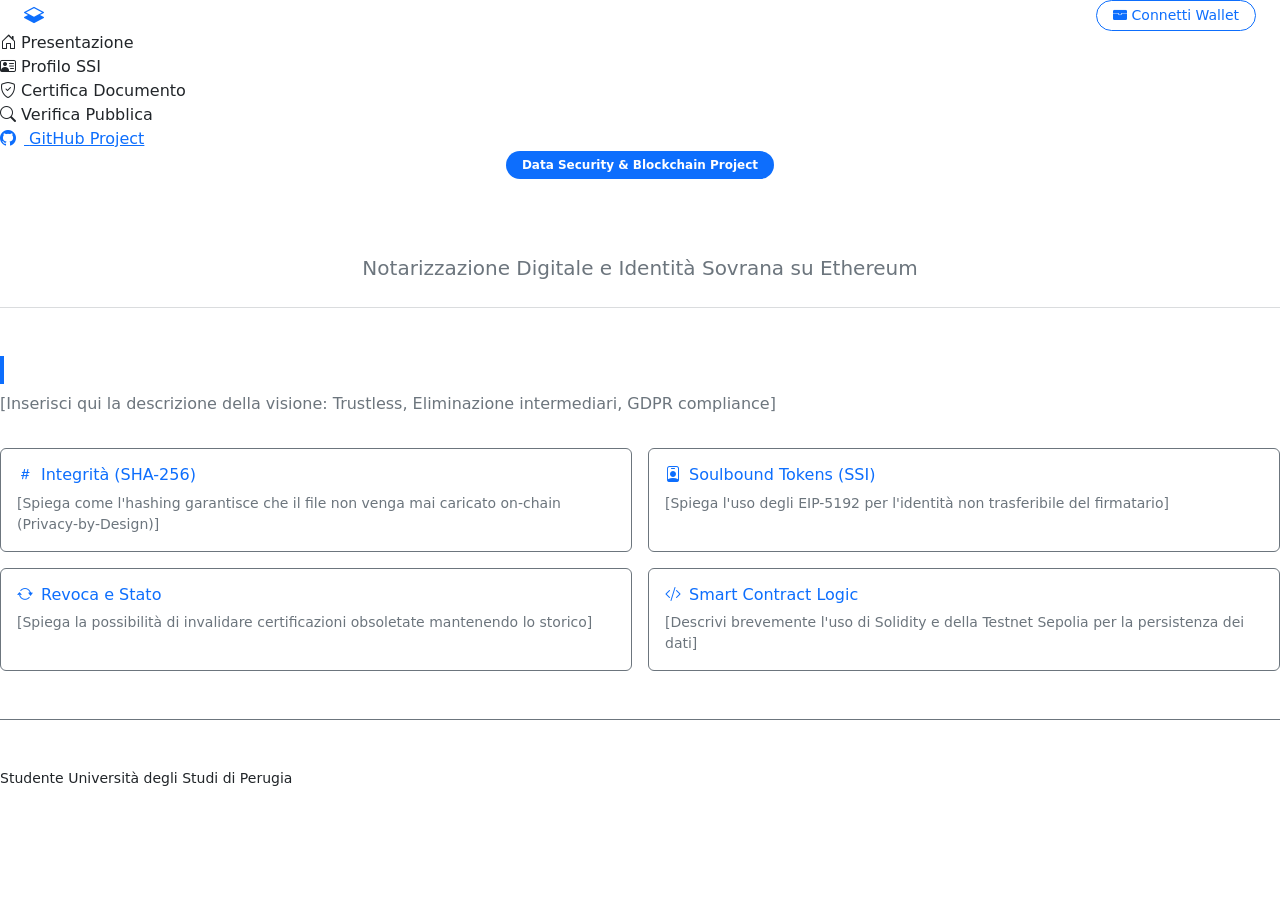
==== index.html @ 95ef3c48 "Finita Pagina Di Connessione Al Wallet (Login) E Javascript Relativo" ====
<!DOCTYPE html>
<html lang="it">
    <head>
        <meta charset="UTF-8">
        <meta name="viewport" content="width=device-width, initial-scale=1.0">
        <title>Progetto - Home</title>
        <!-- Bootstrap CSS -->
        <link href="https://cdn.jsdelivr.net/npm/bootstrap@5.3.0/dist/css/bootstrap.min.css" rel="stylesheet">
        <!-- Bootstrap Icons -->
        <link rel="stylesheet" href="https://cdn.jsdelivr.net/npm/bootstrap-icons@1.11.0/font/bootstrap-icons.css">
        <link rel="stylesheet" href="Style.css">
    </head>
    <body>

        <header class="app-header d-flex justify-content-between align-items-center px-4">
            <h5 class="mb-0 text-white">
                <i class="bi bi-layers-half me-2 text-primary"></i>VerifyData
            </h5>
            <!-- Pulsante Accesso a destra -->
            <a href="connessione.html" class="btn btn-outline-primary btn-sm rounded-pill px-3" id="connectWalletBtn">
                <i class="bi bi-wallet-fill"></i> Connetti Wallet
            </a>
        </header>

        <div class="main-container">
            <!-- Sidebar -->
            <aside class="sidebar">
                <nav class="nav-links">
                    <a href="index.html" class="nav-link active">
                        <i class="bi bi-house-door"></i> <span>Presentazione</span>
                    </a>
                    <a href="profilo.html" class="nav-link">
                        <i class="bi bi-person-vcard"></i> <span>Profilo SSI</span>
                    </a>
                    <a href="certifica.html" class="nav-link">
                        <i class="bi bi-shield-check"></i> <span>Certifica Documento</span>
                    </a>
                    <a href="verifica.html" class="nav-link">
                        <i class="bi bi-search"></i> <span>Verifica Pubblica</span>
                    </a>
                </nav>

                <div class="sidebar-footer">
                    <a href="https://github.com/CiccioLagXCVIII" target="_blank" class="github-link">
                        <i class="bi bi-github me-2"></i> <span>GitHub Project</span>
                    </a>
                </div>
            </aside>

            <!-- Contenuto Centrale -->
            <main class="content-area">
                <div class="custom-card">
                    <!-- Intestazione Progetto -->
                    <div class="mb-4 text-center">
                        <span class="badge bg-primary px-3 py-2 mb-2 rounded-pill">Data Security & Blockchain Project</span>
                        <h1 class="display-5 fw-bold text-white">VerifyData</h1>
                        <p class="lead text-secondary">Notarizzazione Digitale e Identità Sovrana su Ethereum</p>
                    </div>
                    
                    <hr class="border-secondary mb-5">

                    <!-- Sezione Vision e Pilastri -->
                    <div class="row g-3">
                        <!-- Visione -->
                        <div class="col-12">
                            <h4 class="text-white border-start border-primary border-4 ps-3">Visione del Progetto</h4>
                            <p class="text-secondary">
                                [Inserisci qui la descrizione della visione: Trustless, Eliminazione intermediari, GDPR compliance]
                            </p>
                        </div>

                        <!-- Pilastro 1: Hashing -->
                        <div class="col-md-6">
                            <div class="p-3 border border-secondary rounded h-100">
                                <h6 class="text-primary"><i class="bi bi-hash me-2"></i>Integrità (SHA-256)</h6>
                                <p class="small text-secondary mb-0">
                                    [Spiega come l'hashing garantisce che il file non venga mai caricato on-chain (Privacy-by-Design)]
                                </p>
                            </div>
                        </div>

                        <!-- Pilastro 2: SBT -->
                        <div class="col-md-6">
                            <div class="p-3 border border-secondary rounded h-100">
                                <h6 class="text-primary"><i class="bi bi-person-badge me-2"></i>Soulbound Tokens (SSI)</h6>
                                <p class="small text-secondary mb-0">
                                    [Spiega l'uso degli EIP-5192 per l'identità non trasferibile del firmatario]
                                </p>
                            </div>
                        </div>

                        <!-- Pilastro 3: Ciclo di Vita -->
                        <div class="col-md-6">
                            <div class="p-3 border border-secondary rounded h-100">
                                <h6 class="text-primary"><i class="bi bi-arrow-repeat me-2"></i>Revoca e Stato</h6>
                                <p class="small text-secondary mb-0">
                                    [Spiega la possibilità di invalidare certificazioni obsoletate mantenendo lo storico]
                                </p>
                            </div>
                        </div>

                        <!-- Pilastro 4: Smart Contract -->
                        <div class="col-md-6">
                            <div class="p-3 border border-secondary rounded h-100">
                                <h6 class="text-primary"><i class="bi bi-code-slash me-2"></i>Smart Contract Logic</h6>
                                <p class="small text-secondary mb-0">
                                    [Descrivi brevemente l'uso di Solidity e della Testnet Sepolia per la persistenza dei dati]
                                </p>
                            </div>
                        </div>
                    </div>

                    <!-- Footer Studente -->
                    <div class="mt-5 pt-4 border-top border-secondary d-flex justify-content-between align-items-center">
                        <div class="me-3">
                            <p class="mb-0 text-white fw-bold">Francesco Lo Verde</p>
                            <p class="small mb-0">Studente Università degli Studi di Perugia</p>
                        </div>
                        <div class="flex-shrink-0 logo-container">
                            <img src="Images/logoUnipg.svg" alt="Unipg Logo" class="unipg-logo">
                        </div>
                    </div>
                </div>
            </main>
        </div>
        <script src="js/main.js"></script>
    </body>
</html>
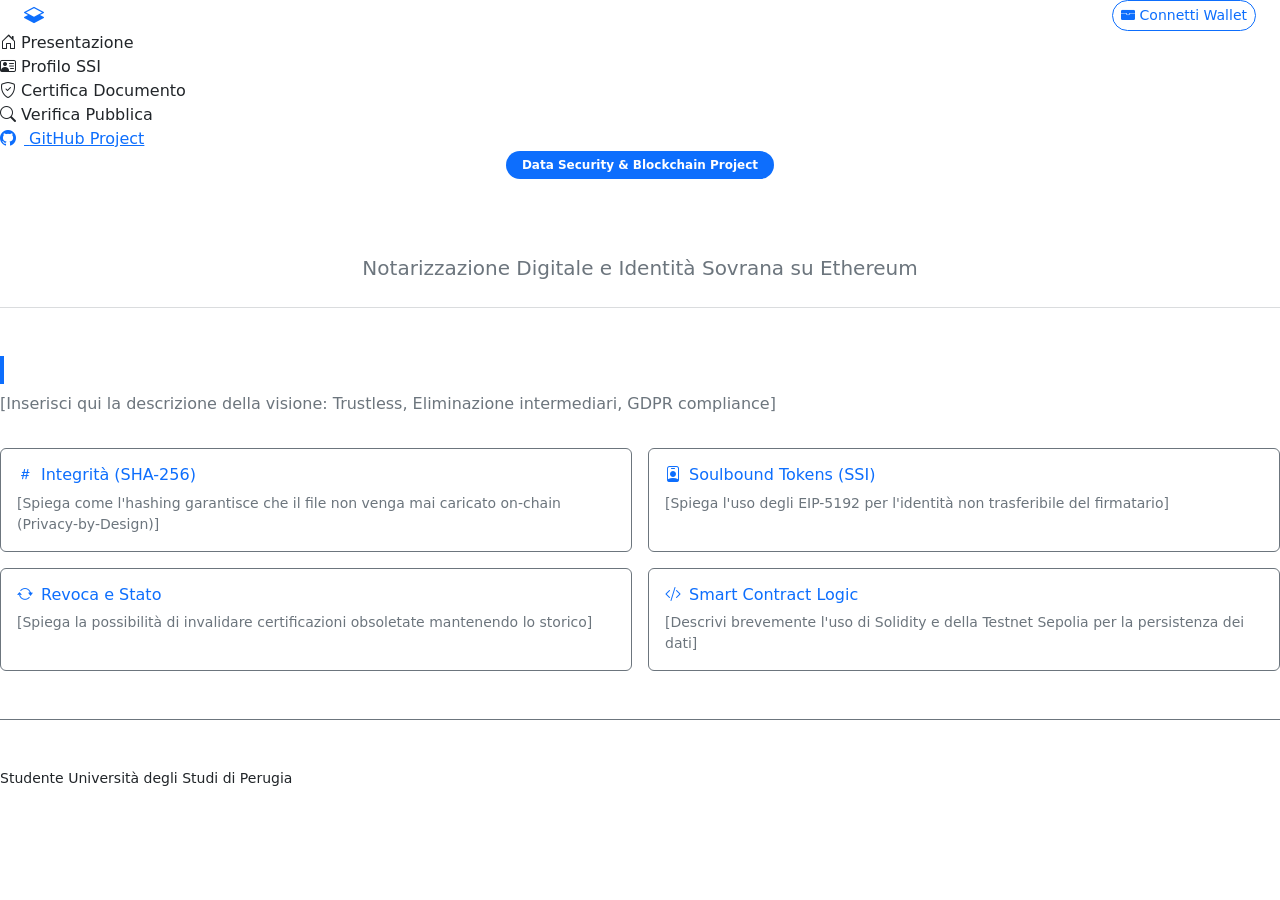
==== commit e2589d47: "Definita La Logica Della Pagina Profilo, Logica Di Visualizzazione Delle Pagine, Logica Di Logout" ====
--- a/index.html
+++ b/index.html
@@ -17,9 +17,11 @@
                 <i class="bi bi-layers-half me-2 text-primary"></i>VerifyData
             </h5>
             <!-- Pulsante Accesso a destra -->
-            <a href="connessione.html" class="btn btn-outline-primary btn-sm rounded-pill px-3" id="connectWalletBtn">
-                <i class="bi bi-wallet-fill"></i> Connetti Wallet
-            </a>
+            <div id="headerActions" class="d-flex align-items-center gap-2">
+                <a href="connessione.html" class="btn btn-outline-primary btn-sm rounded-pill" id="connectWalletBtn">
+                    <i class="bi bi-wallet-fill"></i> Connetti Wallet
+                </a>
+            </div>
         </header>
 
         <div class="main-container">
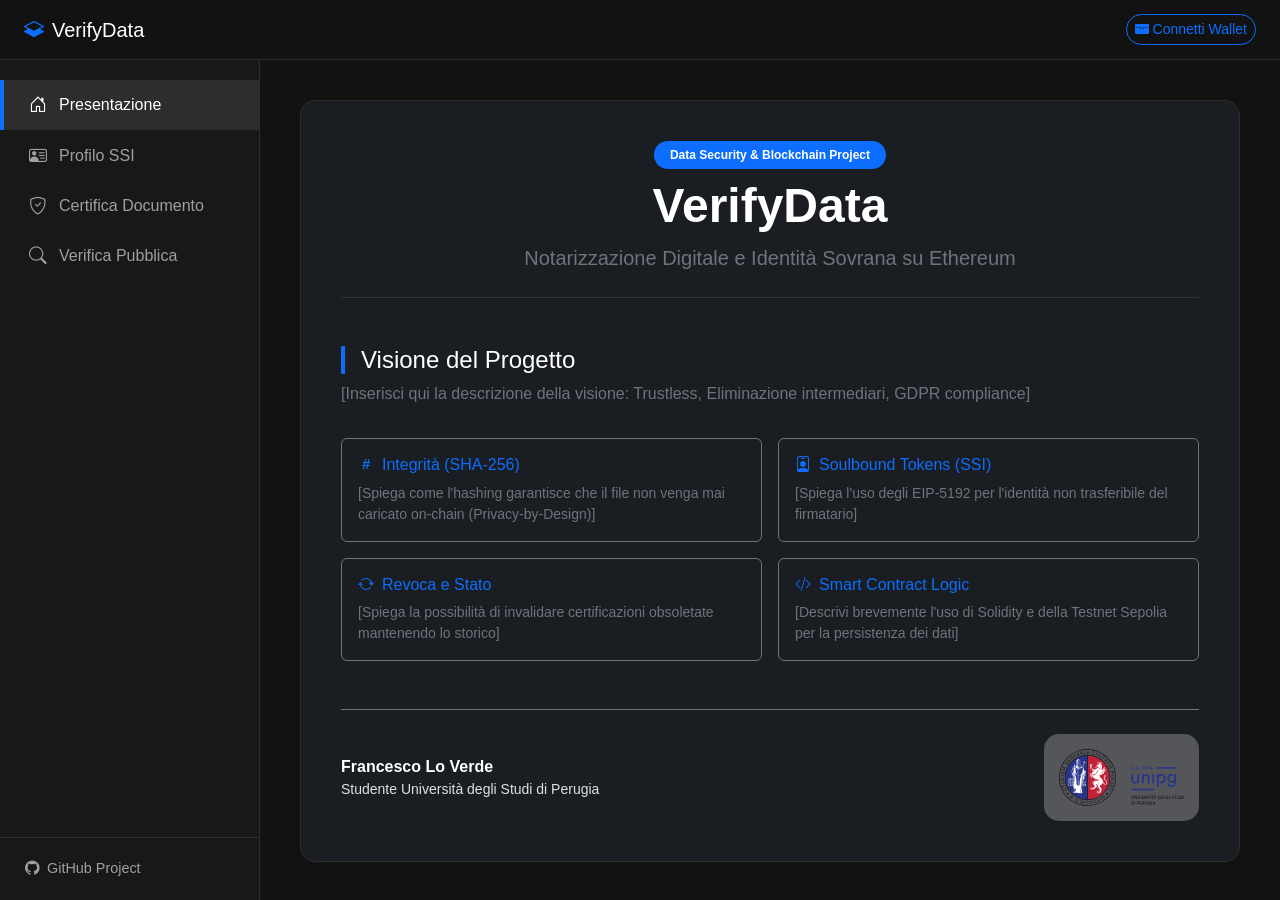
==== commit cb2f36fe: "Sistemata Struttura Cartelle E Sincronizzati File Con Remix IDE Tramite Remixd" ====
--- a/index.html
+++ b/index.html
@@ -8,7 +8,7 @@
         <link href="https://cdn.jsdelivr.net/npm/bootstrap@5.3.0/dist/css/bootstrap.min.css" rel="stylesheet">
         <!-- Bootstrap Icons -->
         <link rel="stylesheet" href="https://cdn.jsdelivr.net/npm/bootstrap-icons@1.11.0/font/bootstrap-icons.css">
-        <link rel="stylesheet" href="Style.css">
+        <link rel="stylesheet" href="css/style.css">
     </head>
     <body>
 
--- a/css/style.css
+++ b/css/style.css
@@ -0,0 +1,282 @@
+/* ==================== Variabili Globali ==================== */
+:root {
+    /* Colori di Sfondo */
+    --bg-dark: #121212;
+    --sidebar-bg: #181818;
+    --card-bg: #1a1d21;
+    --input-bg: #252525;
+    --upload-bg: #1a1a1a;
+    --hover-bg: #252525;
+    --active-bg: #2d2d2d;
+    --black-bg: #000000;
+
+    /* Colori Accento e Stati */
+    --accent-color: #0d6efd;
+    --success-color: #198754;
+    --danger-color: #dc3545;
+    
+    /* Bordi */
+    --border-color: #2d2d2d;
+    --border-light: #444444;
+    --border-soft: #333333;
+    
+    /* Testi */
+    --text-main: #e0e0e0;
+    --text-muted: #a0a0a0;
+    --text-secondary: #adb5bd;
+    --text-icon: #6c757d;
+    --white: #ffffff;
+    
+    /* Trasparenze */
+    --logo-bg-overlay: rgba(255, 255, 255, 0.25);
+}
+
+/* ==================== Stile Base ==================== */
+body {
+    background-color: var(--bg-dark);
+    color: var(--text-main);
+    font-family: 'Segoe UI', Roboto, Helvetica, Arial, sans-serif;
+    margin: 0;
+    height: 100vh;
+    display: flex;
+    flex-direction: column;
+    overflow: hidden; 
+}
+
+/* ==================== Sidebar ==================== */
+.sidebar {
+    width: 260px;
+    background-color: var(--sidebar-bg);
+    border-right: 1px solid var(--border-color);
+    display: flex;
+    flex-direction: column;
+    justify-content: space-between;
+    flex-shrink: 0;
+}
+
+.nav-links {
+    display: flex;
+    flex-direction: column;
+    padding-top: 20px;
+}
+
+.sidebar .nav-link {
+    color: var(--text-muted);
+    padding: 12px 25px;
+    text-decoration: none;
+    transition: all 0.2s ease;
+    border-left: 4px solid transparent;
+    display: flex;
+    align-items: center;
+}
+
+.sidebar .nav-link i {
+    margin-right: 12px;
+    font-size: 1.1rem;
+}
+
+.sidebar .nav-link:hover {
+    color: var(--white);
+    background-color: var(--hover-bg);
+}
+
+.sidebar .nav-link.active {
+    color: var(--white);
+    background-color: var(--active-bg);
+    border-left-color: var(--accent-color);
+}
+
+.sidebar-footer {
+    padding: 20px 25px;
+    border-top: 1px solid var(--border-color);
+}
+
+.github-link {
+    color: var(--text-muted);
+    text-decoration: none;
+    font-size: 0.9rem;
+    display: flex;
+    align-items: center;
+}
+
+.github-link:hover { color: var(--white); }
+
+/* ==================== Form, Input E Bottoni ==================== */
+h2 #form-title {
+    color: var(--white);
+    font-weight: 600;
+    align-self: center;
+}
+
+.form-label {
+    color: var(--text-muted);
+    font-weight: 500;
+}
+
+.form-control, .form-select {
+    background-color: var(--input-bg) !important;
+    border: 1px solid var(--border-light) !important;
+    color: var(--white) !important;
+}
+
+.form-control:focus {
+    border-color: var(--accent-color) !important;
+    box-shadow: 0 0 0 0.25rem rgba(13, 110, 253, 0.15) !important;
+}
+
+@media (max-width: 768px) {
+    .sidebar { width: 70px; }
+    .sidebar span { display: none; }
+    .sidebar .nav-link { justify-content: center; padding: 15px 0; }
+    .sidebar .nav-link i { margin: 0; }
+}
+
+/* ==================== Struttura Layout ==================== */
+.app-header {
+    height: 60px;
+    background-color: var(--bg-dark);
+    border-bottom: 1px solid var(--border-color);
+    display: flex;
+    align-items: center;
+    justify-content: space-between;
+    padding: 0 30px;
+    flex-shrink: 0;
+}
+
+.main-container {
+    display: flex;
+    flex: 1;
+    overflow: hidden;
+}
+
+.content-area {
+    background-color: var(--bg-dark);
+    flex: 1;
+    padding: 40px; 
+    overflow-y: auto;
+    display: flex;
+    flex-direction: column;
+}
+
+.custom-card {
+    width: 100%; 
+    background-color: var(--card-bg);
+    border: 1px solid var(--border-color);
+    border-radius: 15px;
+    padding: 2.5rem;
+}
+
+.unipg-logo {
+    width: 125px; 
+    height: auto;
+}
+
+.logo-container {
+    background-color: var(--logo-bg-overlay); 
+    padding: 15px;
+    border-radius: 15px;
+    display: flex;
+    align-items: center;
+    justify-content: center;
+}
+
+/* ==================== Form Caricamento Documenti ==================== */
+.upload-area {
+    background-color: var(--upload-bg); 
+    border: 2px dashed var(--border-light); 
+    border-radius: 12px;
+    padding: 50px 20px;
+    text-align: center;
+    transition: all 0.3s ease-in-out;
+    cursor: pointer;
+    margin-bottom: 20px;
+    color: var(--text-secondary);
+}
+
+.upload-area:hover, 
+.upload-area.drag-over {
+    background-color: var(--hover-bg);
+    border-color: var(--accent-color);
+    color: var(--white);
+    transform: translateY(-2px);
+}
+
+.upload-area i {
+    color: var(--text-icon);
+    margin-bottom: 15px;
+    display: block;
+    transition: color 0.3s;
+}
+
+.upload-area:hover i, 
+.upload-area.drag-over i {
+    color: var(--accent-color);
+}
+
+#upload-link {
+    color: var(--accent-color); 
+    text-decoration: underline;
+    font-weight: bold;
+    cursor: pointer;
+}
+
+#file-info {
+    display: none;
+    background-color: var(--upload-bg);
+    border: 1px solid var(--border-soft);
+    padding: 20px;
+    border-radius: 10px;
+    border-left: 4px solid var(--success-color);
+    color: var(--white);
+    animation: fadeIn 0.4s ease-out;
+}
+
+#file-info strong {
+    color: var(--text-secondary);
+    font-size: 0.85rem;
+    text-transform: uppercase;
+}
+
+.hash-container {
+    display: flex;
+    align-items: center;
+    gap: 0.5rem;
+    margin-top: 0.5rem;
+    padding: 0.5rem;
+    background-color: var(--black-bg);
+    border: 1px solid var(--border-light);
+    border-radius: 6px;
+}
+
+#file-hash {
+    font-size: 0.85rem;
+    word-break: break-all;
+    flex-grow: 1;
+}
+
+.copy-toast {
+    position: fixed;
+    bottom: 30px;
+    right: 30px;
+    background-color: var(--success-color);
+    color: var(--white);
+    padding: 12px 24px;
+    border-radius: 8px;
+    box-shadow: 0 4px 12px rgba(0,0,0,0.3);
+    z-index: 9999;
+    opacity: 0;
+    visibility: hidden;
+    transform: translateY(20px);
+    transition: all 0.3s ease-in-out;
+}
+
+.copy-toast.show {
+    opacity: 1;
+    visibility: visible;
+    transform: translateY(0);
+}
+
+@keyframes fadeIn {
+    from { opacity: 0; transform: translateY(10px); }
+    to { opacity: 1; transform: translateY(0); }
+}
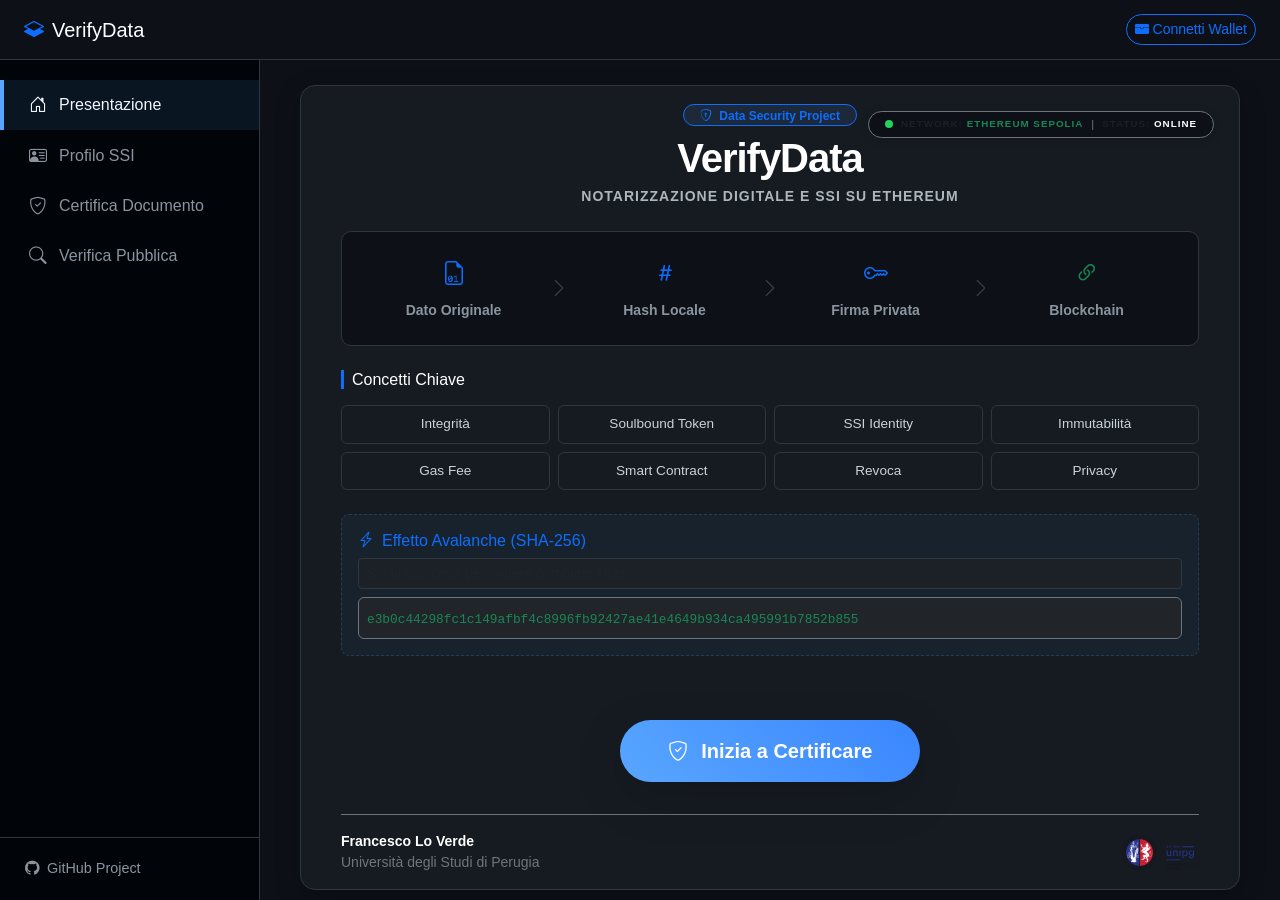
==== commit 2e36d3da: "Refactor: Transizione Ad Architettura Modulare ESM E Centralizzazione Della Logica Applicativa In ap" ====
--- a/index.html
+++ b/index.html
@@ -49,82 +49,126 @@
                 </div>
             </aside>
 
-            <!-- Contenuto Centrale -->
             <main class="content-area">
-                <div class="custom-card">
-                    <!-- Intestazione Progetto -->
+                <div class="custom-card py-3">                     
+                    <!-- 1. Intestazione Progetto -->
                     <div class="mb-4 text-center">
-                        <span class="badge bg-primary px-3 py-2 mb-2 rounded-pill">Data Security & Blockchain Project</span>
-                        <h1 class="display-5 fw-bold text-white">VerifyData</h1>
-                        <p class="lead text-secondary">Notarizzazione Digitale e Identità Sovrana su Ethereum</p>
+                        <span class="badge border border-primary text-primary px-3 py-1 mb-2 rounded-pill" style="background: var(--accent-glow);">
+                            <i class="bi bi-shield-lock me-1"></i> Data Security Project
+                        </span>
+                        <!-- Ridotto leggermente il font-size con fs-2 o stile inline -->
+                        <h1 class="fw-bold text-white mb-1" style="letter-spacing: -1px; font-size: 2.5rem;">VerifyData</h1>
+                        <!-- Sostituito text-muted con una classe più chiara -->
+                        <p class="text-sub-title small text-uppercase fw-semibold" style="letter-spacing: 1px;">Notarizzazione Digitale e SSI su Ethereum</p>
                     </div>
-                    
-                    <hr class="border-secondary mb-5">
 
-                    <!-- Sezione Vision e Pilastri -->
-                    <div class="row g-3">
-                        <!-- Visione -->
-                        <div class="col-12">
-                            <h4 class="text-white border-start border-primary border-4 ps-3">Visione del Progetto</h4>
-                            <p class="text-secondary">
-                                [Inserisci qui la descrizione della visione: Trustless, Eliminazione intermediari, GDPR compliance]
-                            </p>
-                        </div>
-
-                        <!-- Pilastro 1: Hashing -->
-                        <div class="col-md-6">
-                            <div class="p-3 border border-secondary rounded h-100">
-                                <h6 class="text-primary"><i class="bi bi-hash me-2"></i>Integrità (SHA-256)</h6>
-                                <p class="small text-secondary mb-0">
-                                    [Spiega come l'hashing garantisce che il file non venga mai caricato on-chain (Privacy-by-Design)]
-                                </p>
+                    <!-- 2. Schema Workflow (Frecce Ingrandite) -->
+                    <div class="workflow-container p-4 mb-4">
+                        <div class="row align-items-center g-0">
+                            <div class="col text-center">
+                                <div class="mb-2"><i class="bi bi-file-earmark-binary fs-4 text-primary"></i></div>
+                                <div class="small fw-bold">Dato Originale</div>
                             </div>
-                        </div>
-
-                        <!-- Pilastro 2: SBT -->
-                        <div class="col-md-6">
-                            <div class="p-3 border border-secondary rounded h-100">
-                                <h6 class="text-primary"><i class="bi bi-person-badge me-2"></i>Soulbound Tokens (SSI)</h6>
-                                <p class="small text-secondary mb-0">
-                                    [Spiega l'uso degli EIP-5192 per l'identità non trasferibile del firmatario]
-                                </p>
+                            <!-- Ingrandita la freccia e tolto text-muted -->
+                            <div class="col-auto"><i class="bi bi-chevron-right mx-2 fs-5 text-secondary-light"></i></div>
+                            <div class="col text-center">
+                                <div class="mb-2"><i class="bi bi-hash fs-4 text-primary"></i></div>
+                                <div class="small fw-bold">Hash Locale</div>
                             </div>
-                        </div>
-
-                        <!-- Pilastro 3: Ciclo di Vita -->
-                        <div class="col-md-6">
-                            <div class="p-3 border border-secondary rounded h-100">
-                                <h6 class="text-primary"><i class="bi bi-arrow-repeat me-2"></i>Revoca e Stato</h6>
-                                <p class="small text-secondary mb-0">
-                                    [Spiega la possibilità di invalidare certificazioni obsoletate mantenendo lo storico]
-                                </p>
+                            <div class="col-auto"><i class="bi bi-chevron-right mx-2 fs-5 text-secondary-light"></i></div>
+                            <div class="col text-center">
+                                <div class="mb-2"><i class="bi bi-key fs-4 text-primary"></i></div>
+                                <div class="small fw-bold">Firma Privata</div>
                             </div>
-                        </div>
-
-                        <!-- Pilastro 4: Smart Contract -->
-                        <div class="col-md-6">
-                            <div class="p-3 border border-secondary rounded h-100">
-                                <h6 class="text-primary"><i class="bi bi-code-slash me-2"></i>Smart Contract Logic</h6>
-                                <p class="small text-secondary mb-0">
-                                    [Descrivi brevemente l'uso di Solidity e della Testnet Sepolia per la persistenza dei dati]
-                                </p>
+                            <div class="col-auto"><i class="bi bi-chevron-right mx-2 fs-5 text-secondary-light"></i></div>
+                            <div class="col text-center">
+                                <div class="mb-2"><i class="bi bi-link-45deg fs-4 text-success"></i></div>
+                                <div class="small fw-bold text-success">Blockchain</div>
                             </div>
                         </div>
                     </div>
 
-                    <!-- Footer Studente -->
-                    <div class="mt-5 pt-4 border-top border-secondary d-flex justify-content-between align-items-center">
-                        <div class="me-3">
+                    <!-- 3. Sezione Definizioni (BOTTONI PER POP-UP) -->
+                    <h6 class="text-white border-start border-primary border-3 ps-2 mb-3">Concetti Chiave</h6>
+                    <div class="row g-2 mb-4">
+                        <!-- Ogni bottone ha data-title e data-content che verranno letti dal JS -->
+                        <div class="col-md-3 col-6">
+                            <button class="info-btn w-100 py-2" data-def="integrity">Integrità</button>
+                        </div>
+                        <div class="col-md-3 col-6">
+                            <button class="info-btn w-100 py-2" data-def="sbt">Soulbound Token</button>
+                        </div>
+                        <div class="col-md-3 col-6">
+                            <button class="info-btn w-100 py-2" data-def="ssi">SSI Identity</button>
+                        </div>
+                        <div class="col-md-3 col-6">
+                            <button class="info-btn w-100 py-2" data-def="immutability">Immutabilità</button>
+                        </div>
+                        <div class="col-md-3 col-6">
+                            <button class="info-btn w-100 py-2" data-def="gas">Gas Fee</button>
+                        </div>
+                        <div class="col-md-3 col-6">
+                            <button class="info-btn w-100 py-2" data-def="contract">Smart Contract</button>
+                        </div>
+                        <div class="col-md-3 col-6">
+                            <button class="info-btn w-100 py-2" data-def="revocation">Revoca</button>
+                        </div>
+                        <div class="col-md-3 col-6">
+                            <button class="info-btn w-100 py-2" data-def="privacy">Privacy</button>
+                        </div>
+                    </div>
+
+                    <!-- 4. Effetto Avalanche (DEMO INTERATTIVA) -->
+                    <div class="avalanche-box p-3 border border-primary rounded-3 mb-4 bg-primary bg-opacity-10">
+                        <h6 class="text-primary mb-2"><i class="bi bi-lightning-charge me-2"></i>Effetto Avalanche (SHA-256)</h6>
+                        <input type="text" id="avalancheInput" class="form-control form-control-sm bg-dark text-white border-secondary mb-2" placeholder="Scrivi qualcosa per vedere cambiare l'hash...">
+                        <div class="p-2 bg-dark rounded border border-secondary">
+                            <code id="avalancheOutput" class="text-success small break-all" style="word-break: break-all;">e3b0c44298fc1c149afbf4c8996fb92427ae41e4649b934ca495991b7852b855</code>
+                        </div>
+                    </div>
+
+                    <!-- 5. Call To Action E Blockchain Status -->
+                    <div class="status-indicator d-flex align-items-center bg-dark px-3 py-1 rounded-pill border border-secondary">
+                        <span class="pulse-dot me-2"></span>
+                        <span class="small fw-semibold text-muted text-uppercase" style="letter-spacing: 1px;">Network: <span class="text-success">Ethereum Sepolia</span></span>
+                        <span class="mx-2 text-secondary">|</span>
+                        <span class="small fw-semibold text-muted text-uppercase" style="letter-spacing: 1px;">Status: <span class="text-white">Online</span></span>
+                    </div>
+
+                    <div class="cta-container text-center">
+                        <a href="certifica.html" class="btn btn-primary btn-lg px-5 py-3 rounded-pill fw-bold shadow-lg cta-button">
+                            <i class="bi bi-shield-check me-2"></i> Inizia a Certificare
+                        </a>
+                    </div>
+
+                    <!-- 7. Footer Studente (Esistente) -->
+                    <div class="pt-3 border-top border-secondary d-flex justify-content-between align-items-center">
+                        <div class="small">
                             <p class="mb-0 text-white fw-bold">Francesco Lo Verde</p>
-                            <p class="small mb-0">Studente Università degli Studi di Perugia</p>
+                            <p class="text-secondary mb-0">Università degli Studi di Perugia</p>
                         </div>
-                        <div class="flex-shrink-0 logo-container">
-                            <img src="Images/logoUnipg.svg" alt="Unipg Logo" class="unipg-logo">
-                        </div>
+                        <img src="Images/logoUnipg.svg" alt="Unipg Logo" class="unipg-logo">
                     </div>
                 </div>
             </main>
         </div>
-        <script src="js/main.js"></script>
+
+        <!-- Modal (Pop-up) Per Definizioni -->
+        <div class="modal fade" id="infoModal" tabindex="-1" aria-hidden="true">
+            <div class="modal-dialog modal-dialog-centered">
+                <div class="modal-content bg-dark text-white border-secondary">
+                    <div class="modal-header border-secondary">
+                        <h5 class="modal-title" id="infoModalLabel">Titolo</h5>
+                        <button type="button" class="btn-close btn-close-white" data-bs-dismiss="modal"></button>
+                    </div>
+                    <div class="modal-body" id="infoModalBody">
+                        Contenuto...
+                    </div>
+                </div>
+            </div>
+        </div>
+
+        <script src="https://cdn.jsdelivr.net/npm/bootstrap@5.3.0/dist/js/bootstrap.bundle.min.js"></script>
+        <script type="module" src="js/app.js"></script>
     </body>
 </html>
--- a/css/style.css
+++ b/css/style.css
@@ -1,37 +1,33 @@
-/* ==================== Variabili Globali ==================== */
+/* ==========================================================================
+   1. VARIABILI GLOBALI
+   ========================================================================== */
 :root {
-    /* Colori di Sfondo */
-    --bg-dark: #121212;
-    --sidebar-bg: #181818;
-    --card-bg: #1a1d21;
-    --input-bg: #252525;
-    --upload-bg: #1a1a1a;
-    --hover-bg: #252525;
-    --active-bg: #2d2d2d;
-    --black-bg: #000000;
-
-    /* Colori Accento e Stati */
-    --accent-color: #0d6efd;
-    --success-color: #198754;
-    --danger-color: #dc3545;
+    /* Sfondi */
+    --bg-dark: #0d1117;
+    --sidebar-bg: #010409;
+    --card-bg: #161b22;
+    --input-bg: #1c2128;
     
-    /* Bordi */
-    --border-color: #2d2d2d;
-    --border-light: #444444;
-    --border-soft: #333333;
+    /* Accenti */
+    --accent-color: #58a6ff;
+    --accent-glow: rgba(88, 166, 255, 0.1);
+    --border-color: #30363d;
+    --border-light: #444c56; 
     
     /* Testi */
-    --text-main: #e0e0e0;
-    --text-muted: #a0a0a0;
-    --text-secondary: #adb5bd;
-    --text-icon: #6c757d;
-    --white: #ffffff;
-    
-    /* Trasparenze */
-    --logo-bg-overlay: rgba(255, 255, 255, 0.25);
-}
-
-/* ==================== Stile Base ==================== */
+    --text-main: #c9d1d9;
+    --text-muted: #8b949e;
+    --white: #f0f6fc;
+
+    /* Utility Colors */
+    --success-color: #23d160;
+    --hover-bg: rgba(255, 255, 255, 0.05);
+    --active-bg: rgba(88, 166, 255, 0.1);
+}
+
+/* ==========================================================================
+   2. STILE BASE & LAYOUT
+   ========================================================================== */
 body {
     background-color: var(--bg-dark);
     color: var(--text-main);
@@ -43,7 +39,36 @@
     overflow: hidden; 
 }
 
-/* ==================== Sidebar ==================== */
+.main-container {
+    display: flex;
+    flex: 1;
+    overflow: hidden;
+}
+
+.app-header {
+    height: 60px;
+    background-color: var(--bg-dark);
+    border-bottom: 1px solid var(--border-color);
+    display: flex;
+    align-items: center;
+    justify-content: space-between;
+    padding: 0 30px;
+    flex-shrink: 0;
+    z-index: 100;
+}
+
+.content-area {
+    background-color: var(--bg-dark);
+    flex: 1;
+    padding: 25px 40px;
+    overflow-y: auto;
+    display: flex;
+    flex-direction: column;
+}
+
+/* ==========================================================================
+   3. SIDEBAR
+   ========================================================================== */
 .sidebar {
     width: 260px;
     background-color: var(--sidebar-bg);
@@ -101,157 +126,173 @@
 
 .github-link:hover { color: var(--white); }
 
-/* ==================== Form, Input E Bottoni ==================== */
-h2 #form-title {
-    color: var(--white);
-    font-weight: 600;
-    align-self: center;
-}
-
-.form-label {
-    color: var(--text-muted);
+/* ==========================================================================
+   4. COMPONENTI (CARD & TITOLI)
+   ========================================================================== */
+.custom-card {
+    width: 100%;
+    background-color: var(--card-bg);
+    border: 1px solid var(--border-color);
+    box-shadow: 0 8px 24px rgba(0,0,0,0.3);
+    border-radius: 15px;
+    padding: 1.5rem 2.5rem;
+    position: relative; /* Necessario per posizionare lo status indicator */
+}
+
+.custom-card h2 {
+    text-shadow: 0 0 15px rgba(88, 166, 255, 0.2);
+    font-weight: 800 !important;
+}
+
+.text-sub-title { color: #adb5bd !important; }
+.text-secondary-light { color: #6c757d !important; }
+
+/* ==========================================================================
+   5. WORKFLOW SCHEMA
+   ========================================================================== */
+.workflow-container {
+    background-color: #0d1117 !important;
+    border: 1px solid var(--border-color);
+    border-radius: 10px;
+    position: relative;
+}
+
+.workflow-container .col-auto i {
+    color: var(--border-light) !important;
+    font-size: 0.9rem;
+    opacity: 0.8;
+}
+
+.workflow-container .col .small {
+    color: var(--text-muted) !important;
     font-weight: 500;
 }
 
-.form-control, .form-select {
+/* ==========================================================================
+   6. EFFETTO AVALANCHE (DEMO)
+   ========================================================================== */
+.avalanche-box {
+    background-color: rgba(88, 166, 255, 0.05) !important;
+    border: 1px dashed rgba(88, 166, 255, 0.2) !important;
+}
+
+#avalancheOutput {
+    color: #44d664;
+    font-family: 'Fira Code', 'Courier New', monospace;
+    font-size: 0.8rem;
+    font-weight: 500;
+}
+
+/* ==========================================================================
+   7. CALL TO ACTION & STATUS (POSIZIONAMENTO FOTO)
+   ========================================================================== */
+
+/* Indicatore di stato in alto a destra della card */
+.status-indicator {
+    position: absolute;
+    top: 25px;
+    right: 25px;
+    background-color: #0d1117 !important;
+    font-size: 0.7rem;
+    padding: 5px 15px;
+    border: 1px solid var(--border-color);
+    box-shadow: 0 2px 10px rgba(0,0,0,0.2);
+    z-index: 10;
+}
+
+/* Container per spingere il tasto più in basso */
+.cta-container {
+    margin-top: 4rem; /* Aumenta lo spazio sopra il tasto */
+    margin-bottom: 2rem;
+}
+
+.cta-button {
+    transition: all 0.3s cubic-bezier(0.175, 0.885, 0.32, 1.275);
+    border: none;
+    background: linear-gradient(45deg, var(--accent-color), #3a86ff);
+    box-shadow: 0 4px 15px rgba(88, 166, 255, 0.3);
+}
+
+.cta-button:hover {
+    transform: scale(1.05) translateY(-3px);
+    box-shadow: 0 8px 25px rgba(88, 166, 255, 0.5);
+    background: linear-gradient(45deg, #70b1ff, var(--accent-color));
+    color: white;
+}
+
+/* ==========================================================================
+   8. ELEMENTI INTERATTIVI (BOTTONI & MODAL)
+   ========================================================================== */
+.info-btn {
+    background: transparent;
+    border: 1px solid var(--border-color);
+    color: var(--text-main);
+    font-size: 0.85rem;
+    transition: all 0.2s ease;
+    border-radius: 6px;
+}
+
+.info-btn:hover {
+    background: var(--accent-glow);
+    border-color: var(--accent-color);
+    color: var(--accent-color);
+    transform: translateY(-2px);
+}
+
+.modal-content {
+    border-radius: 15px;
+    box-shadow: 0 10px 30px rgba(0,0,0,0.5);
+    background-color: var(--card-bg);
+}
+
+.modal-header { border-bottom: 1px solid var(--border-color); }
+
+/* ==========================================================================
+   9. FORM & INPUT
+   ========================================================================== */
+.form-control {
     background-color: var(--input-bg) !important;
-    border: 1px solid var(--border-light) !important;
+    border: 1px solid var(--border-color) !important;
     color: var(--white) !important;
 }
 
 .form-control:focus {
     border-color: var(--accent-color) !important;
-    box-shadow: 0 0 0 0.25rem rgba(13, 110, 253, 0.15) !important;
-}
-
-@media (max-width: 768px) {
-    .sidebar { width: 70px; }
-    .sidebar span { display: none; }
-    .sidebar .nav-link { justify-content: center; padding: 15px 0; }
-    .sidebar .nav-link i { margin: 0; }
-}
-
-/* ==================== Struttura Layout ==================== */
-.app-header {
-    height: 60px;
-    background-color: var(--bg-dark);
-    border-bottom: 1px solid var(--border-color);
-    display: flex;
-    align-items: center;
-    justify-content: space-between;
-    padding: 0 30px;
-    flex-shrink: 0;
-}
-
-.main-container {
-    display: flex;
-    flex: 1;
-    overflow: hidden;
-}
-
-.content-area {
-    background-color: var(--bg-dark);
-    flex: 1;
-    padding: 40px; 
-    overflow-y: auto;
-    display: flex;
-    flex-direction: column;
-}
-
-.custom-card {
-    width: 100%; 
-    background-color: var(--card-bg);
-    border: 1px solid var(--border-color);
-    border-radius: 15px;
-    padding: 2.5rem;
-}
-
-.unipg-logo {
-    width: 125px; 
-    height: auto;
-}
-
-.logo-container {
-    background-color: var(--logo-bg-overlay); 
-    padding: 15px;
-    border-radius: 15px;
-    display: flex;
-    align-items: center;
-    justify-content: center;
-}
-
-/* ==================== Form Caricamento Documenti ==================== */
+    box-shadow: 0 0 0 0.25rem rgba(13, 110, 253, 0.1) !important;
+}
+
 .upload-area {
-    background-color: var(--upload-bg); 
     border: 2px dashed var(--border-light); 
     border-radius: 12px;
-    padding: 50px 20px;
+    padding: 40px 20px;
     text-align: center;
-    transition: all 0.3s ease-in-out;
+    transition: all 0.3s ease;
     cursor: pointer;
-    margin-bottom: 20px;
-    color: var(--text-secondary);
-}
-
-.upload-area:hover, 
-.upload-area.drag-over {
+}
+
+.upload-area:hover, .upload-area.drag-over {
+    border-color: var(--accent-color);
     background-color: var(--hover-bg);
-    border-color: var(--accent-color);
-    color: var(--white);
-    transform: translateY(-2px);
-}
-
-.upload-area i {
-    color: var(--text-icon);
-    margin-bottom: 15px;
-    display: block;
-    transition: color 0.3s;
-}
-
-.upload-area:hover i, 
-.upload-area.drag-over i {
-    color: var(--accent-color);
-}
-
-#upload-link {
-    color: var(--accent-color); 
-    text-decoration: underline;
-    font-weight: bold;
-    cursor: pointer;
-}
-
-#file-info {
-    display: none;
-    background-color: var(--upload-bg);
-    border: 1px solid var(--border-soft);
-    padding: 20px;
-    border-radius: 10px;
-    border-left: 4px solid var(--success-color);
-    color: var(--white);
-    animation: fadeIn 0.4s ease-out;
-}
-
-#file-info strong {
-    color: var(--text-secondary);
-    font-size: 0.85rem;
-    text-transform: uppercase;
-}
-
-.hash-container {
-    display: flex;
-    align-items: center;
-    gap: 0.5rem;
-    margin-top: 0.5rem;
-    padding: 0.5rem;
-    background-color: var(--black-bg);
-    border: 1px solid var(--border-light);
-    border-radius: 6px;
-}
-
-#file-hash {
-    font-size: 0.85rem;
-    word-break: break-all;
-    flex-grow: 1;
+}
+
+/* ==========================================================================
+   10. UTILITY, ANIMAZIONI & FOOTER
+   ========================================================================== */
+
+/* Pulse Animation */
+.pulse-dot {
+    width: 8px;
+    height: 8px;
+    background-color: var(--success-color);
+    border-radius: 50%;
+    display: inline-block;
+    animation: pulse 2s infinite;
+}
+
+@keyframes pulse {
+    0% { box-shadow: 0 0 0 0 rgba(35, 209, 96, 0.7);}
+    70% { box-shadow: 0 0 0 8px rgba(35, 209, 96, 0); }
+    100% { box-shadow: 0 0 0 0 rgba(35, 209, 96, 0);}
 }
 
 .copy-toast {
@@ -262,21 +303,27 @@
     color: var(--white);
     padding: 12px 24px;
     border-radius: 8px;
-    box-shadow: 0 4px 12px rgba(0,0,0,0.3);
     z-index: 9999;
     opacity: 0;
     visibility: hidden;
     transform: translateY(20px);
-    transition: all 0.3s ease-in-out;
-}
-
-.copy-toast.show {
-    opacity: 1;
-    visibility: visible;
-    transform: translateY(0);
-}
-
-@keyframes fadeIn {
-    from { opacity: 0; transform: translateY(10px); }
-    to { opacity: 1; transform: translateY(0); }
+    transition: all 0.3s ease;
+}
+
+.copy-toast.show { opacity: 1; visibility: visible; transform: translateY(0); }
+
+.unipg-logo { height: 35px; width: auto; }
+
+/* Scrollbar Custom */
+::-webkit-scrollbar { width: 8px; }
+::-webkit-scrollbar-track { background: var(--bg-dark); }
+::-webkit-scrollbar-thumb { background: var(--border-color); border-radius: 10px; }
+
+/* Responsività */
+@media (max-width: 768px) {
+    h1 { font-size: 2rem !important; }
+    .sidebar { width: 70px; }
+    .sidebar span { display: none; }
+    .sidebar .nav-link { justify-content: center; }
+    .status-indicator { position: static; margin-bottom: 1rem; text-align: center; }
 }
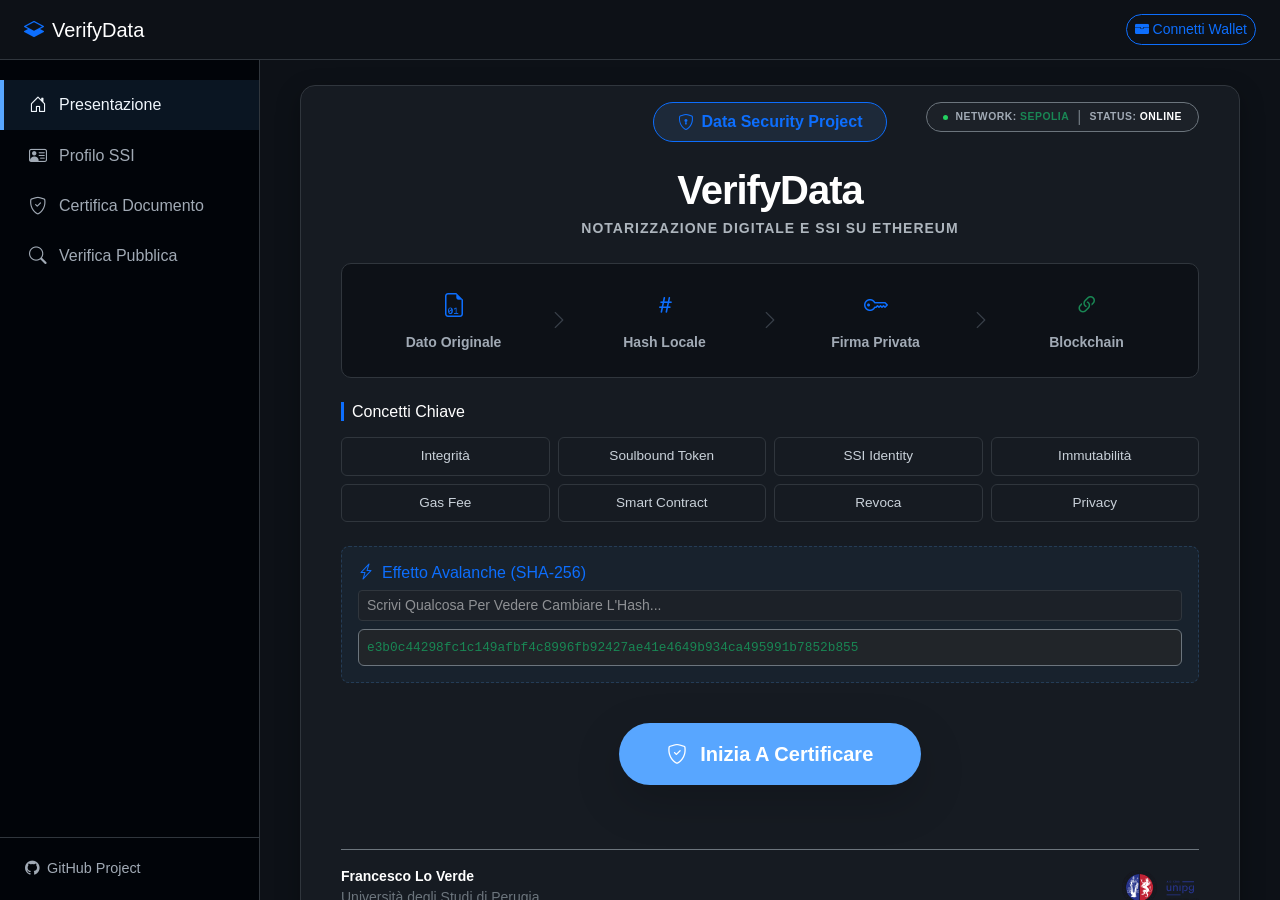
==== commit ad421271: "Sistemate Le Pagine index.html E certifica.html" ====
--- a/index.html
+++ b/index.html
@@ -50,19 +50,41 @@
             </aside>
 
             <main class="content-area">
-                <div class="custom-card py-3">                     
-                    <!-- 1. Intestazione Progetto -->
-                    <div class="mb-4 text-center">
-                        <span class="badge border border-primary text-primary px-3 py-1 mb-2 rounded-pill" style="background: var(--accent-glow);">
-                            <i class="bi bi-shield-lock me-1"></i> Data Security Project
-                        </span>
-                        <!-- Ridotto leggermente il font-size con fs-2 o stile inline -->
+                <div class="custom-card py-3">       
+                    <!-- Header della Card: Struttura A 3 Colonne -->
+                    <div class="d-flex align-items-start mb-4" style="height: 40px; position: relative;">
+                        
+                        <!-- Colonna Sinistra (Vuoto)-->
+                        <div style="flex: 1;"></div>
+
+                        <!-- Colonna Centrale: Badge -->
+                        <div class="d-flex justify-content-center">
+                            <span class="badge border border-primary text-primary px-4 rounded-pill fs-6 d-flex align-items-center" 
+                                style="background: var(--accent-glow); height: 40px; white-space: nowrap;">
+                                <i class="bi bi-shield-lock me-2"></i> Data Security Project
+                            </span>
+                        </div>
+
+                        <!-- Colonna Destra: Status Indicator -->
+                        <div style="flex: 1;" class="d-flex justify-content-end">
+                            <div class="status-indicator d-flex align-items-center bg-dark px-3 rounded-pill border border-secondary" 
+                                style="height: 30px;">
+                                <span class="pulse-dot me-2" style="width: 5px; height: 5px;"></span>
+                                <span class="fw-semibold text-muted text-uppercase" style="letter-spacing: 0.5px; font-size: 0.65rem;">Network: 
+                                    <span class="text-success">Sepolia</span></span>
+                                <span class="mx-2 text-secondary">|</span>
+                                <span class="fw-semibold text-muted text-uppercase" style="letter-spacing: 0.5px; font-size: 0.65rem;">Status: 
+                                    <span class="text-white">Online</span></span>
+                            </div>
+                        </div>
+                    </div>
+
+                    <!-- Titolo Progetto -->
+                    <div class="text-center mb-4">
                         <h1 class="fw-bold text-white mb-1" style="letter-spacing: -1px; font-size: 2.5rem;">VerifyData</h1>
-                        <!-- Sostituito text-muted con una classe più chiara -->
                         <p class="text-sub-title small text-uppercase fw-semibold" style="letter-spacing: 1px;">Notarizzazione Digitale e SSI su Ethereum</p>
                     </div>
-
-                    <!-- 2. Schema Workflow (Frecce Ingrandite) -->
+                    <!-- Schema Workflow (Frecce Ingrandite) -->
                     <div class="workflow-container p-4 mb-4">
                         <div class="row align-items-center g-0">
                             <div class="col text-center">
@@ -88,7 +110,7 @@
                         </div>
                     </div>
 
-                    <!-- 3. Sezione Definizioni (BOTTONI PER POP-UP) -->
+                    <!-- Sezione Definizioni (BOTTONI PER POP-UP) -->
                     <h6 class="text-white border-start border-primary border-3 ps-2 mb-3">Concetti Chiave</h6>
                     <div class="row g-2 mb-4">
                         <!-- Ogni bottone ha data-title e data-content che verranno letti dal JS -->
@@ -118,30 +140,22 @@
                         </div>
                     </div>
 
-                    <!-- 4. Effetto Avalanche (DEMO INTERATTIVA) -->
+                    <!-- Effetto Avalanche -->
                     <div class="avalanche-box p-3 border border-primary rounded-3 mb-4 bg-primary bg-opacity-10">
                         <h6 class="text-primary mb-2"><i class="bi bi-lightning-charge me-2"></i>Effetto Avalanche (SHA-256)</h6>
-                        <input type="text" id="avalancheInput" class="form-control form-control-sm bg-dark text-white border-secondary mb-2" placeholder="Scrivi qualcosa per vedere cambiare l'hash...">
+                        <input type="text" id="avalancheInput" class="form-control form-control-sm bg-dark text-white border-secondary mb-2" placeholder="Scrivi Qualcosa Per Vedere Cambiare L'Hash...">
                         <div class="p-2 bg-dark rounded border border-secondary">
-                            <code id="avalancheOutput" class="text-success small break-all" style="word-break: break-all;">e3b0c44298fc1c149afbf4c8996fb92427ae41e4649b934ca495991b7852b855</code>
+                            <code id="avalancheOutput" class="text-success small break-all" style="word-break: break-all;">...</code>
                         </div>
-                    </div>
-
-                    <!-- 5. Call To Action E Blockchain Status -->
-                    <div class="status-indicator d-flex align-items-center bg-dark px-3 py-1 rounded-pill border border-secondary">
-                        <span class="pulse-dot me-2"></span>
-                        <span class="small fw-semibold text-muted text-uppercase" style="letter-spacing: 1px;">Network: <span class="text-success">Ethereum Sepolia</span></span>
-                        <span class="mx-2 text-secondary">|</span>
-                        <span class="small fw-semibold text-muted text-uppercase" style="letter-spacing: 1px;">Status: <span class="text-white">Online</span></span>
                     </div>
 
                     <div class="cta-container text-center">
                         <a href="certifica.html" class="btn btn-primary btn-lg px-5 py-3 rounded-pill fw-bold shadow-lg cta-button">
-                            <i class="bi bi-shield-check me-2"></i> Inizia a Certificare
+                            <i class="bi bi-shield-check me-2"></i> Inizia A Certificare
                         </a>
                     </div>
 
-                    <!-- 7. Footer Studente (Esistente) -->
+                    <!-- Footer Studente (Esistente) -->
                     <div class="pt-3 border-top border-secondary d-flex justify-content-between align-items-center">
                         <div class="small">
                             <p class="mb-0 text-white fw-bold">Francesco Lo Verde</p>
@@ -162,7 +176,7 @@
                         <button type="button" class="btn-close btn-close-white" data-bs-dismiss="modal"></button>
                     </div>
                     <div class="modal-body" id="infoModalBody">
-                        Contenuto...
+                        Contenuto
                     </div>
                 </div>
             </div>
--- a/css/style.css
+++ b/css/style.css
@@ -1,6 +1,4 @@
-/* ==========================================================================
-   1. VARIABILI GLOBALI
-   ========================================================================== */
+/* ############### Variabili Globali ############### */
 :root {
     /* Sfondi */
     --bg-dark: #0d1117;
@@ -16,7 +14,7 @@
     
     /* Testi */
     --text-main: #c9d1d9;
-    --text-muted: #8b949e;
+    --text-muted: #a1aab5;
     --white: #f0f6fc;
 
     /* Utility Colors */
@@ -25,9 +23,7 @@
     --active-bg: rgba(88, 166, 255, 0.1);
 }
 
-/* ==========================================================================
-   2. STILE BASE & LAYOUT
-   ========================================================================== */
+/* ############### Stile Di Base E Layout ############### */
 body {
     background-color: var(--bg-dark);
     color: var(--text-main);
@@ -66,9 +62,16 @@
     flex-direction: column;
 }
 
-/* ==========================================================================
-   3. SIDEBAR
-   ========================================================================== */
+.text-muted {
+    color: var(--text-muted) !important;
+}
+
+.smallest {
+    font-size: 0.75rem;
+}
+
+
+/* ############### Sidebar ############### */
 .sidebar {
     width: 260px;
     background-color: var(--sidebar-bg);
@@ -126,17 +129,15 @@
 
 .github-link:hover { color: var(--white); }
 
-/* ==========================================================================
-   4. COMPONENTI (CARD & TITOLI)
-   ========================================================================== */
+/* ############### Card ############### */
 .custom-card {
+    position: relative;
     width: 100%;
     background-color: var(--card-bg);
     border: 1px solid var(--border-color);
     box-shadow: 0 8px 24px rgba(0,0,0,0.3);
     border-radius: 15px;
     padding: 1.5rem 2.5rem;
-    position: relative; /* Necessario per posizionare lo status indicator */
 }
 
 .custom-card h2 {
@@ -147,9 +148,7 @@
 .text-sub-title { color: #adb5bd !important; }
 .text-secondary-light { color: #6c757d !important; }
 
-/* ==========================================================================
-   5. WORKFLOW SCHEMA
-   ========================================================================== */
+/* ############### Schema Workflow ############### */
 .workflow-container {
     background-color: #0d1117 !important;
     border: 1px solid var(--border-color);
@@ -168,61 +167,88 @@
     font-weight: 500;
 }
 
-/* ==========================================================================
-   6. EFFETTO AVALANCHE (DEMO)
-   ========================================================================== */
+/* ############### Effetto Avalanche ############### */
 .avalanche-box {
     background-color: rgba(88, 166, 255, 0.05) !important;
     border: 1px dashed rgba(88, 166, 255, 0.2) !important;
 }
 
 #avalancheOutput {
+    display: block;
+    min-height: 1.2rem; 
     color: #44d664;
     font-family: 'Fira Code', 'Courier New', monospace;
     font-size: 0.8rem;
     font-weight: 500;
-}
-
-/* ==========================================================================
-   7. CALL TO ACTION & STATUS (POSIZIONAMENTO FOTO)
-   ========================================================================== */
-
-/* Indicatore di stato in alto a destra della card */
+    word-break: break-all;
+}
+
+/* Rende visibile il placeholder */
+#avalancheInput::placeholder {
+    color: rgba(255, 255, 255, 0.5) !important;
+    opacity: 1;
+}
+
+/* ############### Call To Action & Status ############### */
 .status-indicator {
-    position: absolute;
-    top: 25px;
-    right: 25px;
-    background-color: #0d1117 !important;
-    font-size: 0.7rem;
-    padding: 5px 15px;
-    border: 1px solid var(--border-color);
-    box-shadow: 0 2px 10px rgba(0,0,0,0.2);
-    z-index: 10;
-}
-
-/* Container per spingere il tasto più in basso */
+    background-color: var(--input-bg) !important;
+    white-space: nowrap;
+    display: flex;
+    align-items: center;
+}
+.custom-card .badge {
+    display: inline-flex;
+    align-items: center;
+    justify-content: center;
+    vertical-align: middle;
+}
+
 .cta-container {
-    margin-top: 4rem; /* Aumenta lo spazio sopra il tasto */
-    margin-bottom: 2rem;
+    margin-top: 2.5rem;
+    margin-bottom: 4rem;
 }
 
 .cta-button {
-    transition: all 0.3s cubic-bezier(0.175, 0.885, 0.32, 1.275);
+    transition: all 0.2s ease-in-out;
     border: none;
-    background: linear-gradient(45deg, var(--accent-color), #3a86ff);
-    box-shadow: 0 4px 15px rgba(88, 166, 255, 0.3);
+    background: var(--accent-color);
+    box-shadow: 0 4px 12px rgba(88, 166, 255, 0.2);
+    border-radius: 8px;
 }
 
 .cta-button:hover {
-    transform: scale(1.05) translateY(-3px);
-    box-shadow: 0 8px 25px rgba(88, 166, 255, 0.5);
-    background: linear-gradient(45deg, #70b1ff, var(--accent-color));
-    color: white;
-}
-
-/* ==========================================================================
-   8. ELEMENTI INTERATTIVI (BOTTONI & MODAL)
-   ========================================================================== */
+    transform: translateY(-2px);
+    box-shadow: 0 6px 20px rgba(88, 166, 255, 0.3);
+    background: #70b1ff;
+    filter: brightness(1.1);
+}
+
+/* ############### Riepilogo (Colonna Desta Certifica) ############### */
+.summary-item {
+    display: flex;
+    justify-content: space-between;
+    align-items: center;
+    padding: 10px 0;
+    border-bottom: 1px solid var(--border-color);
+}
+
+.summary-item:last-child {
+    border-bottom: none;
+}
+
+.summary-label {
+    color: var(--text-muted);
+    font-size: 0.8rem;
+}
+
+.summary-value {
+    color: var(--white);
+    font-size: 0.8rem;
+    font-weight: 500;
+}
+
+/* ############### Elementi Interattivi (Bottoni E Modal) ############### */
+
 .info-btn {
     background: transparent;
     border: 1px solid var(--border-color);
@@ -247,9 +273,7 @@
 
 .modal-header { border-bottom: 1px solid var(--border-color); }
 
-/* ==========================================================================
-   9. FORM & INPUT
-   ========================================================================== */
+/* ############### Form E Input ############### */
 .form-control {
     background-color: var(--input-bg) !important;
     border: 1px solid var(--border-color) !important;
@@ -275,14 +299,12 @@
     background-color: var(--hover-bg);
 }
 
-/* ==========================================================================
-   10. UTILITY, ANIMAZIONI & FOOTER
-   ========================================================================== */
+/* ############### Utility, Animazioni & Footer ############### */
 
 /* Pulse Animation */
 .pulse-dot {
-    width: 8px;
-    height: 8px;
+    width: 6px;
+    height: 6px;
     background-color: var(--success-color);
     border-radius: 50%;
     display: inline-block;
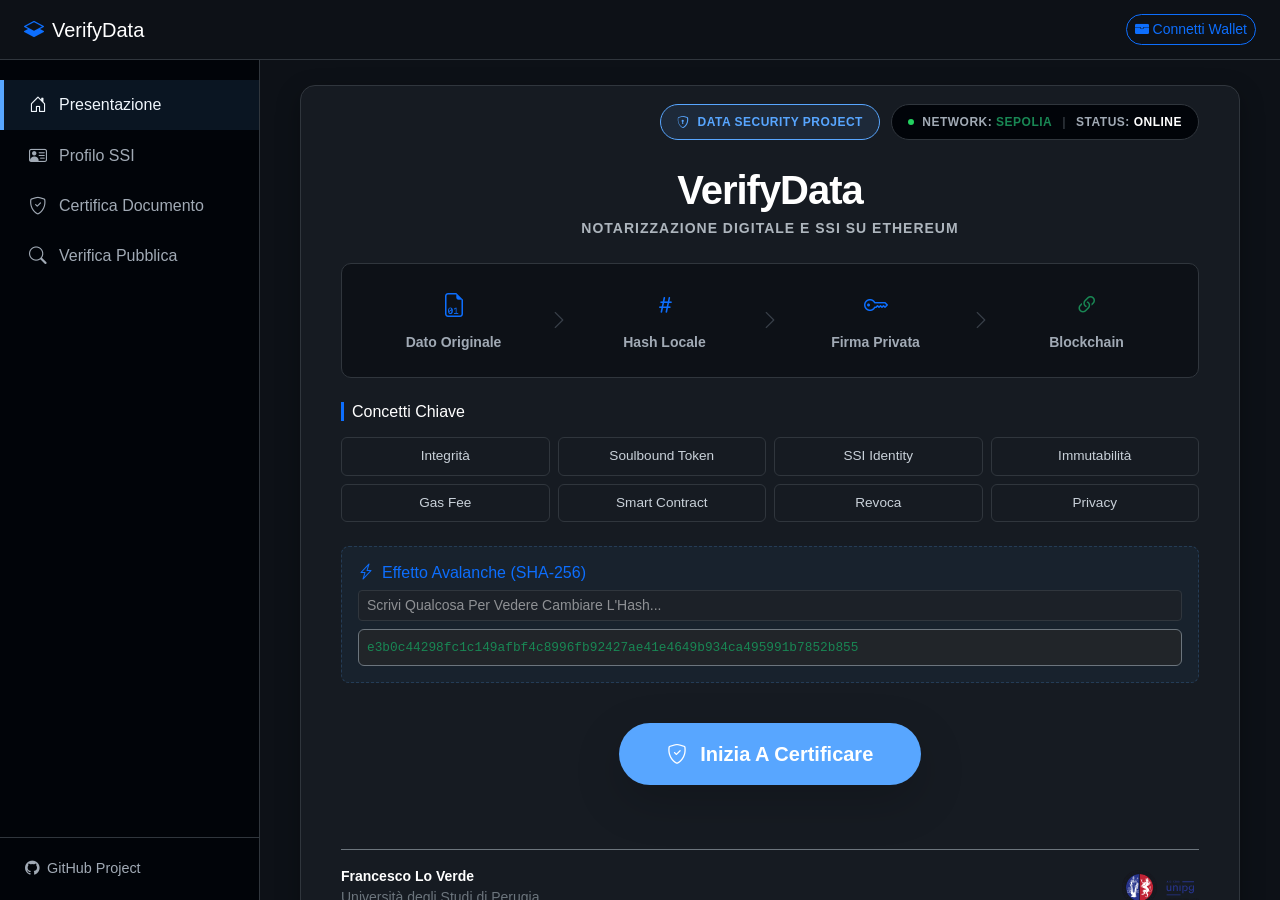
==== commit cff174d0: "Sistemate Le Pagine index.html E certifica.html" ====
--- a/index.html
+++ b/index.html
@@ -52,29 +52,25 @@
             <main class="content-area">
                 <div class="custom-card py-3">       
                     <!-- Header della Card: Struttura A 3 Colonne -->
-                    <div class="d-flex align-items-start mb-4" style="height: 40px; position: relative;">
+                    <div class="card-header-top mb-4">
                         
-                        <!-- Colonna Sinistra (Vuoto)-->
-                        <div style="flex: 1;"></div>
+                        <!-- Colonna Sinistra-->
+                        <div class="header-side"></div>
 
-                        <!-- Colonna Centrale: Badge -->
-                        <div class="d-flex justify-content-center">
-                            <span class="badge border border-primary text-primary px-4 rounded-pill fs-6 d-flex align-items-center" 
-                                style="background: var(--accent-glow); height: 40px; white-space: nowrap;">
+                        <!-- Colonna Centrale: Badge Progetto -->
+                        <div class="header-center">
+                            <span class="badge-project">
                                 <i class="bi bi-shield-lock me-2"></i> Data Security Project
                             </span>
                         </div>
 
                         <!-- Colonna Destra: Status Indicator -->
-                        <div style="flex: 1;" class="d-flex justify-content-end">
-                            <div class="status-indicator d-flex align-items-center bg-dark px-3 rounded-pill border border-secondary" 
-                                style="height: 30px;">
-                                <span class="pulse-dot me-2" style="width: 5px; height: 5px;"></span>
-                                <span class="fw-semibold text-muted text-uppercase" style="letter-spacing: 0.5px; font-size: 0.65rem;">Network: 
-                                    <span class="text-success">Sepolia</span></span>
-                                <span class="mx-2 text-secondary">|</span>
-                                <span class="fw-semibold text-muted text-uppercase" style="letter-spacing: 0.5px; font-size: 0.65rem;">Status: 
-                                    <span class="text-white">Online</span></span>
+                        <div class="header-side d-flex justify-content-end">
+                            <div class="status-bar">
+                                <span class="pulse-dot me-2"></span>
+                                <span class="status-text">Network: <span class="text-success">Sepolia</span></span>
+                                <span class="status-divider">|</span>
+                                <span class="status-text">Status: <span class="text-white">Online</span></span>
                             </div>
                         </div>
                     </div>
--- a/css/style.css
+++ b/css/style.css
@@ -189,20 +189,71 @@
     opacity: 1;
 }
 
-/* ############### Call To Action & Status ############### */
-.status-indicator {
-    background-color: var(--input-bg) !important;
+/* ############### Card Header Layout ############### */
+.card-header-top {
+    display: flex;
+    justify-content: space-between;
+    align-items: center; /* Ora che hanno stessa altezza, center è perfetto */
+    min-height: 40px;
+}
+
+.header-side {
+    flex: 1;
+}
+
+.header-center {
+    display: flex;
+    justify-content: center;
+}
+
+/* ############### Badge & Status Bar Coerenti ############### */
+
+/* Entrambi condividono la stessa altezza e allineamento */
+.badge-project, .status-bar {
+    height: 36px; 
+    display: flex;
+    align-items: center;
+    padding: 0 16px;
+    border-radius: 50px;
+    font-size: 0.75rem;
+    text-transform: uppercase;
+    letter-spacing: 0.5px;
+    font-weight: 600;
+}
+
+/* Specifiche Badge Centrale */
+.badge-project {
+    background: var(--accent-glow);
+    border: 1px solid var(--accent-color);
+    color: var(--accent-color);
     white-space: nowrap;
-    display: flex;
-    align-items: center;
-}
-.custom-card .badge {
-    display: inline-flex;
-    align-items: center;
-    justify-content: center;
-    vertical-align: middle;
-}
-
+}
+
+/* Specifiche Status Bar Destra */
+.status-bar {
+    background-color: var(--sidebar-bg);
+    border: 1px solid var(--border-color);
+}
+
+.status-text {
+    color: var(--text-muted);
+}
+
+.status-divider {
+    margin: 0 10px;
+    color: var(--border-color);
+}
+
+/* Punto pulsante (già presente nel tuo CSS, assicurati sia così) */
+.pulse-dot {
+    width: 6px;
+    height: 6px;
+    background-color: var(--success-color);
+    border-radius: 50%;
+    animation: pulse 2s infinite;
+}
+
+/* ############### Call To Action (Button) ############### */
 .cta-container {
     margin-top: 2.5rem;
     margin-bottom: 4rem;
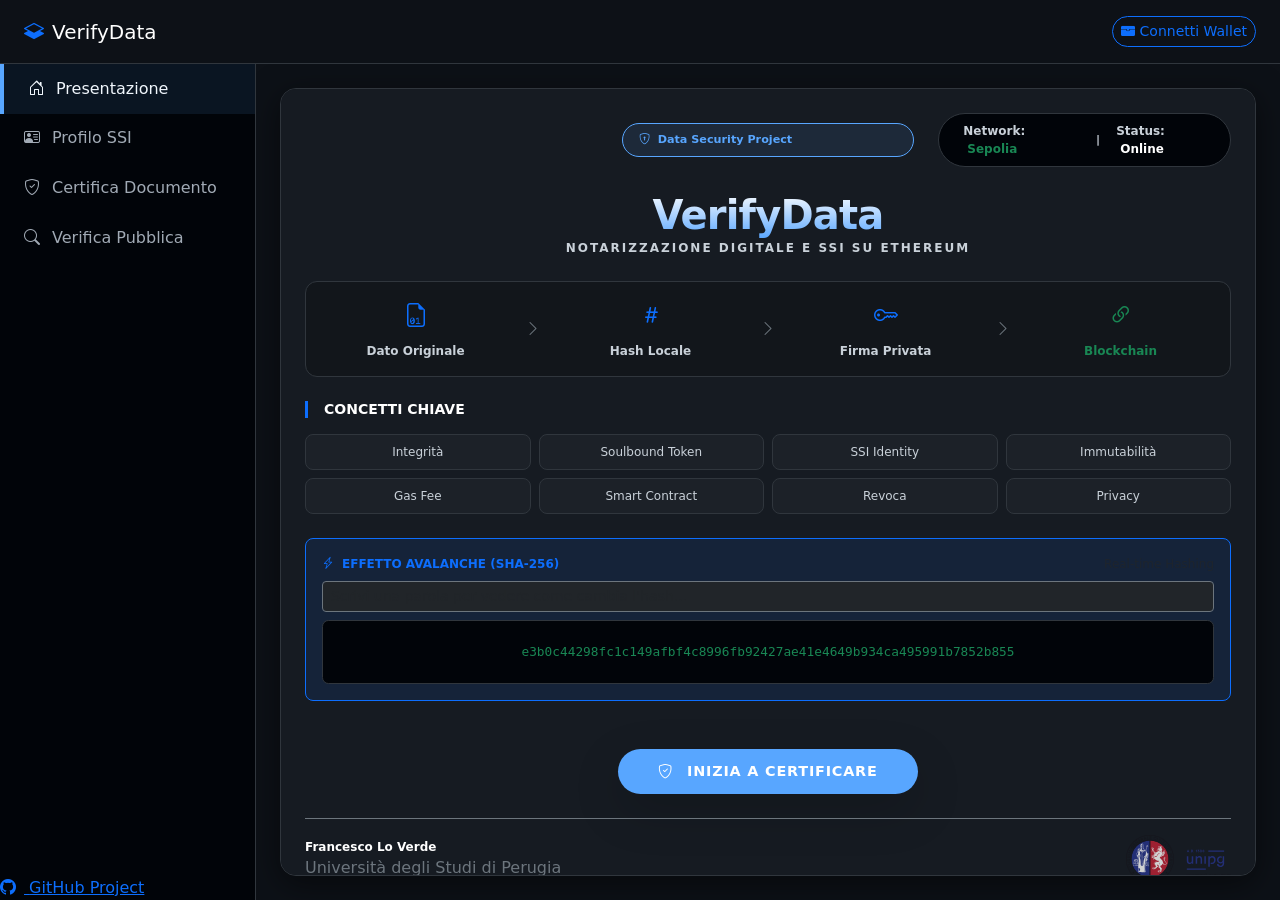
==== commit cc384b61: "Sistemata Struttura CSS E Homepage" ====
--- a/index.html
+++ b/index.html
@@ -1,24 +1,36 @@
-<!DOCTYPE html>
+<!doctype html>
 <html lang="it">
     <head>
-        <meta charset="UTF-8">
-        <meta name="viewport" content="width=device-width, initial-scale=1.0">
+        <meta charset="UTF-8" />
+        <meta name="viewport" content="width=device-width, initial-scale=1.0" />
         <title>Progetto - Home</title>
         <!-- Bootstrap CSS -->
-        <link href="https://cdn.jsdelivr.net/npm/bootstrap@5.3.0/dist/css/bootstrap.min.css" rel="stylesheet">
+        <link
+            href="https://cdn.jsdelivr.net/npm/bootstrap@5.3.0/dist/css/bootstrap.min.css"
+            rel="stylesheet"
+        />
         <!-- Bootstrap Icons -->
-        <link rel="stylesheet" href="https://cdn.jsdelivr.net/npm/bootstrap-icons@1.11.0/font/bootstrap-icons.css">
-        <link rel="stylesheet" href="css/style.css">
+        <link
+            rel="stylesheet"
+            href="https://cdn.jsdelivr.net/npm/bootstrap-icons@1.11.0/font/bootstrap-icons.css"
+        />
+        <link rel="stylesheet" href="css/style.css" />
+        <link rel="stylesheet" href="css/index.css" />
     </head>
     <body>
-
-        <header class="app-header d-flex justify-content-between align-items-center px-4">
+        <header
+            class="app-header d-flex justify-content-between align-items-center px-4"
+        >
             <h5 class="mb-0 text-white">
                 <i class="bi bi-layers-half me-2 text-primary"></i>VerifyData
             </h5>
             <!-- Pulsante Accesso a destra -->
             <div id="headerActions" class="d-flex align-items-center gap-2">
-                <a href="connessione.html" class="btn btn-outline-primary btn-sm rounded-pill" id="connectWalletBtn">
+                <a
+                    href="connessione.html"
+                    class="btn btn-outline-primary btn-sm rounded-pill"
+                    id="connectWalletBtn"
+                >
                     <i class="bi bi-wallet-fill"></i> Connetti Wallet
                 </a>
             </div>
@@ -29,135 +41,270 @@
             <aside class="sidebar">
                 <nav class="nav-links">
                     <a href="index.html" class="nav-link active">
-                        <i class="bi bi-house-door"></i> <span>Presentazione</span>
+                        <i class="bi bi-house-door"></i>
+                        <span>Presentazione</span>
                     </a>
                     <a href="profilo.html" class="nav-link">
-                        <i class="bi bi-person-vcard"></i> <span>Profilo SSI</span>
+                        <i class="bi bi-person-vcard"></i>
+                        <span>Profilo SSI</span>
                     </a>
                     <a href="certifica.html" class="nav-link">
-                        <i class="bi bi-shield-check"></i> <span>Certifica Documento</span>
+                        <i class="bi bi-shield-check"></i>
+                        <span>Certifica Documento</span>
                     </a>
                     <a href="verifica.html" class="nav-link">
-                        <i class="bi bi-search"></i> <span>Verifica Pubblica</span>
+                        <i class="bi bi-search"></i>
+                        <span>Verifica Pubblica</span>
                     </a>
                 </nav>
 
                 <div class="sidebar-footer">
-                    <a href="https://github.com/CiccioLagXCVIII" target="_blank" class="github-link">
-                        <i class="bi bi-github me-2"></i> <span>GitHub Project</span>
+                    <a
+                        href="https://github.com/CiccioLagXCVIII"
+                        target="_blank"
+                        class="github-link"
+                    >
+                        <i class="bi bi-github me-2"></i>
+                        <span>GitHub Project</span>
                     </a>
                 </div>
             </aside>
 
             <main class="content-area">
-                <div class="custom-card py-3">       
-                    <!-- Header della Card: Struttura A 3 Colonne -->
-                    <div class="card-header-top mb-4">
-                        
-                        <!-- Colonna Sinistra-->
-                        <div class="header-side"></div>
-
-                        <!-- Colonna Centrale: Badge Progetto -->
-                        <div class="header-center">
+                <div class="custom-card flex-grow-1 d-flex flex-column">
+                    <!-- 1. Header (Tre Colonne per Allineamento Perfetto) -->
+                    <div class="row align-items-center mb-4">
+                        <div class="col-4">
+                            <!-- Spazio vuoto a sinistra o badge secondario se vuoi -->
+                        </div>
+                        <div class="col-4 text-center">
                             <span class="badge-project">
-                                <i class="bi bi-shield-lock me-2"></i> Data Security Project
+                                <i class="bi bi-shield-lock me-2"></i> Data
+                                Security Project
                             </span>
                         </div>
-
-                        <!-- Colonna Destra: Status Indicator -->
-                        <div class="header-side d-flex justify-content-end">
+                        <div class="col-4 d-flex justify-content-end">
                             <div class="status-bar">
-                                <span class="pulse-dot me-2"></span>
-                                <span class="status-text">Network: <span class="text-success">Sepolia</span></span>
-                                <span class="status-divider">|</span>
-                                <span class="status-text">Status: <span class="text-white">Online</span></span>
-                            </div>
-                        </div>
-                    </div>
-
-                    <!-- Titolo Progetto -->
-                    <div class="text-center mb-4">
-                        <h1 class="fw-bold text-white mb-1" style="letter-spacing: -1px; font-size: 2.5rem;">VerifyData</h1>
-                        <p class="text-sub-title small text-uppercase fw-semibold" style="letter-spacing: 1px;">Notarizzazione Digitale e SSI su Ethereum</p>
-                    </div>
-                    <!-- Schema Workflow (Frecce Ingrandite) -->
+                                <span class="pulse-dot"></span>
+                                <span class="status-text smallest"
+                                    >Network:
+                                    <span class="text-success ms-1"
+                                        >Sepolia</span
+                                    ></span
+                                >
+                                <span class="status-divider mx-2">|</span>
+                                <span class="status-text smallest"
+                                    >Status:
+                                    <span class="text-white ms-1"
+                                        >Online</span
+                                    ></span
+                                >
+                            </div>
+                        </div>
+                    </div>
+
+                    <!-- 2. Titolo (Stessa logica a 3 colonne per simmetria) -->
+                    <div class="row mb-4">
+                        <div class="col-2"></div>
+                        <div class="col-8 text-center">
+                            <h1 class="display-title fw-bold text-white mb-0">
+                                VerifyData
+                            </h1>
+                            <p
+                                class="text-sub-title smallest text-uppercase fw-semibold mb-0"
+                                style="letter-spacing: 2px"
+                            >
+                                Notarizzazione Digitale e SSI su Ethereum
+                            </p>
+                        </div>
+                        <div class="col-2"></div>
+                    </div>
+
+                    <!-- 3. Workflow (Distribuzione Spazi) -->
                     <div class="workflow-container p-4 mb-4">
                         <div class="row align-items-center g-0">
                             <div class="col text-center">
-                                <div class="mb-2"><i class="bi bi-file-earmark-binary fs-4 text-primary"></i></div>
-                                <div class="small fw-bold">Dato Originale</div>
-                            </div>
-                            <!-- Ingrandita la freccia e tolto text-muted -->
-                            <div class="col-auto"><i class="bi bi-chevron-right mx-2 fs-5 text-secondary-light"></i></div>
+                                <i
+                                    class="bi bi-file-earmark-binary fs-4 text-primary mb-2 d-block"
+                                ></i>
+                                <div class="smallest fw-bold">
+                                    Dato Originale
+                                </div>
+                            </div>
+                            <div class="col-auto">
+                                <i
+                                    class="bi bi-chevron-right mx-3 text-secondary"
+                                ></i>
+                            </div>
                             <div class="col text-center">
-                                <div class="mb-2"><i class="bi bi-hash fs-4 text-primary"></i></div>
-                                <div class="small fw-bold">Hash Locale</div>
-                            </div>
-                            <div class="col-auto"><i class="bi bi-chevron-right mx-2 fs-5 text-secondary-light"></i></div>
+                                <i
+                                    class="bi bi-hash fs-4 text-primary mb-2 d-block"
+                                ></i>
+                                <div class="smallest fw-bold">Hash Locale</div>
+                            </div>
+                            <div class="col-auto">
+                                <i
+                                    class="bi bi-chevron-right mx-3 text-secondary"
+                                ></i>
+                            </div>
                             <div class="col text-center">
-                                <div class="mb-2"><i class="bi bi-key fs-4 text-primary"></i></div>
-                                <div class="small fw-bold">Firma Privata</div>
-                            </div>
-                            <div class="col-auto"><i class="bi bi-chevron-right mx-2 fs-5 text-secondary-light"></i></div>
+                                <i
+                                    class="bi bi-key fs-4 text-primary mb-2 d-block"
+                                ></i>
+                                <div class="smallest fw-bold">
+                                    Firma Privata
+                                </div>
+                            </div>
+                            <div class="col-auto">
+                                <i
+                                    class="bi bi-chevron-right mx-3 text-secondary"
+                                ></i>
+                            </div>
                             <div class="col text-center">
-                                <div class="mb-2"><i class="bi bi-link-45deg fs-4 text-success"></i></div>
-                                <div class="small fw-bold text-success">Blockchain</div>
-                            </div>
-                        </div>
-                    </div>
-
-                    <!-- Sezione Definizioni (BOTTONI PER POP-UP) -->
-                    <h6 class="text-white border-start border-primary border-3 ps-2 mb-3">Concetti Chiave</h6>
-                    <div class="row g-2 mb-4">
-                        <!-- Ogni bottone ha data-title e data-content che verranno letti dal JS -->
-                        <div class="col-md-3 col-6">
-                            <button class="info-btn w-100 py-2" data-def="integrity">Integrità</button>
-                        </div>
-                        <div class="col-md-3 col-6">
-                            <button class="info-btn w-100 py-2" data-def="sbt">Soulbound Token</button>
-                        </div>
-                        <div class="col-md-3 col-6">
-                            <button class="info-btn w-100 py-2" data-def="ssi">SSI Identity</button>
-                        </div>
-                        <div class="col-md-3 col-6">
-                            <button class="info-btn w-100 py-2" data-def="immutability">Immutabilità</button>
-                        </div>
-                        <div class="col-md-3 col-6">
-                            <button class="info-btn w-100 py-2" data-def="gas">Gas Fee</button>
-                        </div>
-                        <div class="col-md-3 col-6">
-                            <button class="info-btn w-100 py-2" data-def="contract">Smart Contract</button>
-                        </div>
-                        <div class="col-md-3 col-6">
-                            <button class="info-btn w-100 py-2" data-def="revocation">Revoca</button>
-                        </div>
-                        <div class="col-md-3 col-6">
-                            <button class="info-btn w-100 py-2" data-def="privacy">Privacy</button>
-                        </div>
-                    </div>
-
-                    <!-- Effetto Avalanche -->
-                    <div class="avalanche-box p-3 border border-primary rounded-3 mb-4 bg-primary bg-opacity-10">
-                        <h6 class="text-primary mb-2"><i class="bi bi-lightning-charge me-2"></i>Effetto Avalanche (SHA-256)</h6>
-                        <input type="text" id="avalancheInput" class="form-control form-control-sm bg-dark text-white border-secondary mb-2" placeholder="Scrivi Qualcosa Per Vedere Cambiare L'Hash...">
-                        <div class="p-2 bg-dark rounded border border-secondary">
-                            <code id="avalancheOutput" class="text-success small break-all" style="word-break: break-all;">...</code>
-                        </div>
-                    </div>
-
-                    <div class="cta-container text-center">
-                        <a href="certifica.html" class="btn btn-primary btn-lg px-5 py-3 rounded-pill fw-bold shadow-lg cta-button">
-                            <i class="bi bi-shield-check me-2"></i> Inizia A Certificare
+                                <i
+                                    class="bi bi-link-45deg fs-4 text-success mb-2 d-block"
+                                ></i>
+                                <div class="smallest fw-bold text-success">
+                                    Blockchain
+                                </div>
+                            </div>
+                        </div>
+                    </div>
+
+                    <!-- 4. Concetti Chiave -->
+                    <div class="mb-4">
+                        <h6
+                            class="text-white border-start border-primary border-3 ps-3 mb-3 small fw-bold"
+                        >
+                            CONCETTI CHIAVE
+                        </h6>
+                        <div class="row g-2">
+                            <!-- Ho raggruppato in righe per ordine -->
+                            <div class="col-md-3 col-6">
+                                <button
+                                    class="info-btn w-100 py-2"
+                                    data-def="integrity"
+                                >
+                                    Integrità
+                                </button>
+                            </div>
+                            <div class="col-md-3 col-6">
+                                <button
+                                    class="info-btn w-100 py-2"
+                                    data-def="sbt"
+                                >
+                                    Soulbound Token
+                                </button>
+                            </div>
+                            <div class="col-md-3 col-6">
+                                <button
+                                    class="info-btn w-100 py-2"
+                                    data-def="ssi"
+                                >
+                                    SSI Identity
+                                </button>
+                            </div>
+                            <div class="col-md-3 col-6">
+                                <button
+                                    class="info-btn w-100 py-2"
+                                    data-def="immutability"
+                                >
+                                    Immutabilità
+                                </button>
+                            </div>
+                            <div class="col-md-3 col-6">
+                                <button
+                                    class="info-btn w-100 py-2"
+                                    data-def="gas"
+                                >
+                                    Gas Fee
+                                </button>
+                            </div>
+                            <div class="col-md-3 col-6">
+                                <button
+                                    class="info-btn w-100 py-2"
+                                    data-def="contract"
+                                >
+                                    Smart Contract
+                                </button>
+                            </div>
+                            <div class="col-md-3 col-6">
+                                <button
+                                    class="info-btn w-100 py-2"
+                                    data-def="revocation"
+                                >
+                                    Revoca
+                                </button>
+                            </div>
+                            <div class="col-md-3 col-6">
+                                <button
+                                    class="info-btn w-100 py-2"
+                                    data-def="privacy"
+                                >
+                                    Privacy
+                                </button>
+                            </div>
+                        </div>
+                    </div>
+
+                    <!-- 5. Avalanche Box (Ingrandito) -->
+                    <div
+                        class="avalanche-box p-3 border border-primary rounded-3 mb-4 bg-primary bg-opacity-10"
+                    >
+                        <div
+                            class="d-flex justify-content-between align-items-center mb-2"
+                        >
+                            <h6 class="text-primary mb-0 smallest fw-bold">
+                                <i class="bi bi-lightning-charge me-2"></i
+                                >EFFETTO AVALANCHE (SHA-256)
+                            </h6>
+                            <span class="smallest text-muted"
+                                >Real-time Hashing</span
+                            >
+                        </div>
+                        <input
+                            type="text"
+                            id="avalancheInput"
+                            class="form-control form-control-sm bg-dark text-white border-secondary mb-2"
+                            placeholder="Scrivi una parola per vedere come cambia l'hash..."
+                        />
+                        <div class="avalanche-output-container">
+                            <code
+                                id="avalancheOutput"
+                                class="text-success small"
+                                >...</code
+                            >
+                        </div>
+                    </div>
+
+                    <!-- 6. CTA (Spostato più in basso) -->
+                    <div class="text-center mt-4 mb-4">
+                        <a
+                            href="certifica.html"
+                            class="btn btn-primary px-5 py-3 rounded-pill fw-bold cta-button shadow-lg"
+                        >
+                            <i class="bi bi-shield-check me-2"></i> INIZIA A
+                            CERTIFICARE
                         </a>
                     </div>
 
-                    <!-- Footer Studente (Esistente) -->
-                    <div class="pt-3 border-top border-secondary d-flex justify-content-between align-items-center">
-                        <div class="small">
-                            <p class="mb-0 text-white fw-bold">Francesco Lo Verde</p>
-                            <p class="text-secondary mb-0">Università degli Studi di Perugia</p>
-                        </div>
-                        <img src="Images/logoUnipg.svg" alt="Unipg Logo" class="unipg-logo">
+                    <!-- 7. Footer -->
+                    <div
+                        class="mt-auto pt-3 border-top border-secondary d-flex justify-content-between align-items-center"
+                    >
+                        <div>
+                            <p class="mb-0 text-white fw-bold smallest">
+                                Francesco Lo Verde
+                            </p>
+                            <p class="text-secondary mb-0 extra-small">
+                                Università degli Studi di Perugia
+                            </p>
+                        </div>
+                        <img
+                            src="Images/logoUnipg.svg"
+                            alt="Unipg Logo"
+                            class="unipg-logo"
+                        />
                     </div>
                 </div>
             </main>
@@ -169,11 +316,13 @@
                 <div class="modal-content bg-dark text-white border-secondary">
                     <div class="modal-header border-secondary">
                         <h5 class="modal-title" id="infoModalLabel">Titolo</h5>
-                        <button type="button" class="btn-close btn-close-white" data-bs-dismiss="modal"></button>
-                    </div>
-                    <div class="modal-body" id="infoModalBody">
-                        Contenuto
-                    </div>
+                        <button
+                            type="button"
+                            class="btn-close btn-close-white"
+                            data-bs-dismiss="modal"
+                        ></button>
+                    </div>
+                    <div class="modal-body" id="infoModalBody">Contenuto</div>
                 </div>
             </div>
         </div>
@@ -181,4 +330,4 @@
         <script src="https://cdn.jsdelivr.net/npm/bootstrap@5.3.0/dist/js/bootstrap.bundle.min.js"></script>
         <script type="module" src="js/app.js"></script>
     </body>
-</html>+</html>
--- a/css/style.css
+++ b/css/style.css
@@ -1,402 +1,111 @@
-/* ############### Variabili Globali ############### */
+/* ############### Variabili ############### */
 :root {
-    /* Sfondi */
     --bg-dark: #0d1117;
     --sidebar-bg: #010409;
     --card-bg: #161b22;
-    --input-bg: #1c2128;
-    
-    /* Accenti */
     --accent-color: #58a6ff;
-    --accent-glow: rgba(88, 166, 255, 0.1);
     --border-color: #30363d;
-    --border-light: #444c56; 
-    
-    /* Testi */
     --text-main: #c9d1d9;
     --text-muted: #a1aab5;
     --white: #f0f6fc;
-
-    /* Utility Colors */
     --success-color: #23d160;
-    --hover-bg: rgba(255, 255, 255, 0.05);
     --active-bg: rgba(88, 166, 255, 0.1);
 }
 
-/* ############### Stile Di Base E Layout ############### */
+/* ############### Reset e Layout Core ############### */
+* {
+    box-sizing: border-box;
+}
+
 body {
     background-color: var(--bg-dark);
     color: var(--text-main);
-    font-family: 'Segoe UI', Roboto, Helvetica, Arial, sans-serif;
+    font-family: "Segoe UI", system-ui, sans-serif;
     margin: 0;
-    height: 100vh;
+    padding: 0;
+    height: 100vh; /* Esattamente l'altezza del monitor */
+    width: 100vw;
     display: flex;
     flex-direction: column;
-    overflow: hidden; 
+    overflow: hidden; /* Impedisce scroll globale del browser */
 }
 
+/* Container sotto l'header */
 .main-container {
     display: flex;
-    flex: 1;
+    flex: 1; /* Prende tutto lo spazio verticale rimanente */
     overflow: hidden;
 }
 
+/* Sidebar a larghezza fissa ma altezza 100% */
+.sidebar {
+    width: 16rem;
+    background-color: var(--sidebar-bg);
+    border-right: 1px solid var(--border-color);
+    display: flex;
+    flex-direction: column;
+    justify-content: space-between;
+}
+
+/* AREA CONTENUTO: Il "padre" della card */
+.content-area {
+    flex: 1;
+    padding: 1.5rem; /* Spazio intorno alla card */
+    display: flex;
+    flex-direction: column;
+    height: 100%;
+    overflow: hidden; /* Non vogliamo scroll qui */
+}
+
+/* LA CARD: Deve stare dentro content-area */
+.custom-card {
+    background-color: var(--card-bg);
+    border: 1px solid var(--border-color);
+    border-radius: 1rem;
+    padding: 1.5rem;
+    display: flex;
+    flex-direction: column;
+    height: 100%; /* Occupa tutto lo spazio del padre */
+    max-height: 100%;
+    overflow-y: auto; /* Se il contenuto interno eccede, lo scroll appare SOLO dentro la card */
+    box-shadow: 0 0.5rem 2rem rgba(0, 0, 0, 0.5);
+}
+
+/* ############### Elementi Comuni ############### */
 .app-header {
-    height: 60px;
+    height: 4rem;
     background-color: var(--bg-dark);
     border-bottom: 1px solid var(--border-color);
     display: flex;
     align-items: center;
-    justify-content: space-between;
-    padding: 0 30px;
-    flex-shrink: 0;
-    z-index: 100;
+    padding: 0 1.5rem;
 }
 
-.content-area {
-    background-color: var(--bg-dark);
-    flex: 1;
-    padding: 25px 40px;
-    overflow-y: auto;
+.sidebar .nav-link {
+    color: var(--text-muted);
+    padding: 0.8rem 1.5rem;
+    text-decoration: none;
     display: flex;
-    flex-direction: column;
+    align-items: center;
+    gap: 0.75rem;
+    transition: 0.2s;
 }
 
-.text-muted {
-    color: var(--text-muted) !important;
+.sidebar .nav-link.active {
+    color: var(--white);
+    background-color: var(--active-bg);
+    border-left: 0.25rem solid var(--accent-color);
 }
 
 .smallest {
     font-size: 0.75rem;
 }
 
-
-/* ############### Sidebar ############### */
-.sidebar {
-    width: 260px;
-    background-color: var(--sidebar-bg);
-    border-right: 1px solid var(--border-color);
-    display: flex;
-    flex-direction: column;
-    justify-content: space-between;
-    flex-shrink: 0;
+/* Scrollbar sottile per la card */
+.custom-card::-webkit-scrollbar {
+    width: 0.4rem;
 }
-
-.nav-links {
-    display: flex;
-    flex-direction: column;
-    padding-top: 20px;
+.custom-card::-webkit-scrollbar-thumb {
+    background: var(--border-color);
+    border-radius: 1rem;
 }
-
-.sidebar .nav-link {
-    color: var(--text-muted);
-    padding: 12px 25px;
-    text-decoration: none;
-    transition: all 0.2s ease;
-    border-left: 4px solid transparent;
-    display: flex;
-    align-items: center;
-}
-
-.sidebar .nav-link i {
-    margin-right: 12px;
-    font-size: 1.1rem;
-}
-
-.sidebar .nav-link:hover {
-    color: var(--white);
-    background-color: var(--hover-bg);
-}
-
-.sidebar .nav-link.active {
-    color: var(--white);
-    background-color: var(--active-bg);
-    border-left-color: var(--accent-color);
-}
-
-.sidebar-footer {
-    padding: 20px 25px;
-    border-top: 1px solid var(--border-color);
-}
-
-.github-link {
-    color: var(--text-muted);
-    text-decoration: none;
-    font-size: 0.9rem;
-    display: flex;
-    align-items: center;
-}
-
-.github-link:hover { color: var(--white); }
-
-/* ############### Card ############### */
-.custom-card {
-    position: relative;
-    width: 100%;
-    background-color: var(--card-bg);
-    border: 1px solid var(--border-color);
-    box-shadow: 0 8px 24px rgba(0,0,0,0.3);
-    border-radius: 15px;
-    padding: 1.5rem 2.5rem;
-}
-
-.custom-card h2 {
-    text-shadow: 0 0 15px rgba(88, 166, 255, 0.2);
-    font-weight: 800 !important;
-}
-
-.text-sub-title { color: #adb5bd !important; }
-.text-secondary-light { color: #6c757d !important; }
-
-/* ############### Schema Workflow ############### */
-.workflow-container {
-    background-color: #0d1117 !important;
-    border: 1px solid var(--border-color);
-    border-radius: 10px;
-    position: relative;
-}
-
-.workflow-container .col-auto i {
-    color: var(--border-light) !important;
-    font-size: 0.9rem;
-    opacity: 0.8;
-}
-
-.workflow-container .col .small {
-    color: var(--text-muted) !important;
-    font-weight: 500;
-}
-
-/* ############### Effetto Avalanche ############### */
-.avalanche-box {
-    background-color: rgba(88, 166, 255, 0.05) !important;
-    border: 1px dashed rgba(88, 166, 255, 0.2) !important;
-}
-
-#avalancheOutput {
-    display: block;
-    min-height: 1.2rem; 
-    color: #44d664;
-    font-family: 'Fira Code', 'Courier New', monospace;
-    font-size: 0.8rem;
-    font-weight: 500;
-    word-break: break-all;
-}
-
-/* Rende visibile il placeholder */
-#avalancheInput::placeholder {
-    color: rgba(255, 255, 255, 0.5) !important;
-    opacity: 1;
-}
-
-/* ############### Card Header Layout ############### */
-.card-header-top {
-    display: flex;
-    justify-content: space-between;
-    align-items: center; /* Ora che hanno stessa altezza, center è perfetto */
-    min-height: 40px;
-}
-
-.header-side {
-    flex: 1;
-}
-
-.header-center {
-    display: flex;
-    justify-content: center;
-}
-
-/* ############### Badge & Status Bar Coerenti ############### */
-
-/* Entrambi condividono la stessa altezza e allineamento */
-.badge-project, .status-bar {
-    height: 36px; 
-    display: flex;
-    align-items: center;
-    padding: 0 16px;
-    border-radius: 50px;
-    font-size: 0.75rem;
-    text-transform: uppercase;
-    letter-spacing: 0.5px;
-    font-weight: 600;
-}
-
-/* Specifiche Badge Centrale */
-.badge-project {
-    background: var(--accent-glow);
-    border: 1px solid var(--accent-color);
-    color: var(--accent-color);
-    white-space: nowrap;
-}
-
-/* Specifiche Status Bar Destra */
-.status-bar {
-    background-color: var(--sidebar-bg);
-    border: 1px solid var(--border-color);
-}
-
-.status-text {
-    color: var(--text-muted);
-}
-
-.status-divider {
-    margin: 0 10px;
-    color: var(--border-color);
-}
-
-/* Punto pulsante (già presente nel tuo CSS, assicurati sia così) */
-.pulse-dot {
-    width: 6px;
-    height: 6px;
-    background-color: var(--success-color);
-    border-radius: 50%;
-    animation: pulse 2s infinite;
-}
-
-/* ############### Call To Action (Button) ############### */
-.cta-container {
-    margin-top: 2.5rem;
-    margin-bottom: 4rem;
-}
-
-.cta-button {
-    transition: all 0.2s ease-in-out;
-    border: none;
-    background: var(--accent-color);
-    box-shadow: 0 4px 12px rgba(88, 166, 255, 0.2);
-    border-radius: 8px;
-}
-
-.cta-button:hover {
-    transform: translateY(-2px);
-    box-shadow: 0 6px 20px rgba(88, 166, 255, 0.3);
-    background: #70b1ff;
-    filter: brightness(1.1);
-}
-
-/* ############### Riepilogo (Colonna Desta Certifica) ############### */
-.summary-item {
-    display: flex;
-    justify-content: space-between;
-    align-items: center;
-    padding: 10px 0;
-    border-bottom: 1px solid var(--border-color);
-}
-
-.summary-item:last-child {
-    border-bottom: none;
-}
-
-.summary-label {
-    color: var(--text-muted);
-    font-size: 0.8rem;
-}
-
-.summary-value {
-    color: var(--white);
-    font-size: 0.8rem;
-    font-weight: 500;
-}
-
-/* ############### Elementi Interattivi (Bottoni E Modal) ############### */
-
-.info-btn {
-    background: transparent;
-    border: 1px solid var(--border-color);
-    color: var(--text-main);
-    font-size: 0.85rem;
-    transition: all 0.2s ease;
-    border-radius: 6px;
-}
-
-.info-btn:hover {
-    background: var(--accent-glow);
-    border-color: var(--accent-color);
-    color: var(--accent-color);
-    transform: translateY(-2px);
-}
-
-.modal-content {
-    border-radius: 15px;
-    box-shadow: 0 10px 30px rgba(0,0,0,0.5);
-    background-color: var(--card-bg);
-}
-
-.modal-header { border-bottom: 1px solid var(--border-color); }
-
-/* ############### Form E Input ############### */
-.form-control {
-    background-color: var(--input-bg) !important;
-    border: 1px solid var(--border-color) !important;
-    color: var(--white) !important;
-}
-
-.form-control:focus {
-    border-color: var(--accent-color) !important;
-    box-shadow: 0 0 0 0.25rem rgba(13, 110, 253, 0.1) !important;
-}
-
-.upload-area {
-    border: 2px dashed var(--border-light); 
-    border-radius: 12px;
-    padding: 40px 20px;
-    text-align: center;
-    transition: all 0.3s ease;
-    cursor: pointer;
-}
-
-.upload-area:hover, .upload-area.drag-over {
-    border-color: var(--accent-color);
-    background-color: var(--hover-bg);
-}
-
-/* ############### Utility, Animazioni & Footer ############### */
-
-/* Pulse Animation */
-.pulse-dot {
-    width: 6px;
-    height: 6px;
-    background-color: var(--success-color);
-    border-radius: 50%;
-    display: inline-block;
-    animation: pulse 2s infinite;
-}
-
-@keyframes pulse {
-    0% { box-shadow: 0 0 0 0 rgba(35, 209, 96, 0.7);}
-    70% { box-shadow: 0 0 0 8px rgba(35, 209, 96, 0); }
-    100% { box-shadow: 0 0 0 0 rgba(35, 209, 96, 0);}
-}
-
-.copy-toast {
-    position: fixed;
-    bottom: 30px;
-    right: 30px;
-    background-color: var(--success-color);
-    color: var(--white);
-    padding: 12px 24px;
-    border-radius: 8px;
-    z-index: 9999;
-    opacity: 0;
-    visibility: hidden;
-    transform: translateY(20px);
-    transition: all 0.3s ease;
-}
-
-.copy-toast.show { opacity: 1; visibility: visible; transform: translateY(0); }
-
-.unipg-logo { height: 35px; width: auto; }
-
-/* Scrollbar Custom */
-::-webkit-scrollbar { width: 8px; }
-::-webkit-scrollbar-track { background: var(--bg-dark); }
-::-webkit-scrollbar-thumb { background: var(--border-color); border-radius: 10px; }
-
-/* Responsività */
-@media (max-width: 768px) {
-    h1 { font-size: 2rem !important; }
-    .sidebar { width: 70px; }
-    .sidebar span { display: none; }
-    .sidebar .nav-link { justify-content: center; }
-    .status-indicator { position: static; margin-bottom: 1rem; text-align: center; }
-}
--- a/css/index.css
+++ b/css/index.css
@@ -0,0 +1,108 @@
+/* ############### Testata e Status ############### */
+.badge-project,
+.status-bar {
+    padding: 0.5rem 1rem;
+    border-radius: 2rem;
+    font-size: 0.7rem;
+    font-weight: 600;
+    display: flex;
+    align-items: center;
+}
+
+.badge-project {
+    background: rgba(88, 166, 255, 0.1);
+    border: 1px solid var(--accent-color);
+    color: var(--accent-color);
+}
+
+.status-bar {
+    background: var(--sidebar-bg);
+    border: 1px solid var(--border-color);
+    gap: 0.5rem;
+}
+
+/* ############### Titoli ############### */
+.display-title {
+    font-size: clamp(
+        1.5rem,
+        5vh,
+        2.5rem
+    ); /* Si ridimensiona in base all'altezza (vh) */
+    letter-spacing: -0.05rem;
+    background: linear-gradient(to bottom, #fff, var(--accent-color));
+    -webkit-background-clip: text;
+    -webkit-text-fill-color: transparent;
+}
+
+/* ############### Workflow ############### */
+.workflow-container {
+    background: rgba(0, 0, 0, 0.2);
+    border: 1px solid var(--border-color);
+    border-radius: 0.75rem;
+    padding: 1rem !important;
+}
+
+/* ############### Pulsanti Interattivi ############### */
+.info-btn {
+    background: #1c2128;
+    border: 1px solid var(--border-color);
+    color: var(--text-main);
+    border-radius: 0.5rem;
+    padding: 0.6rem 0.2rem;
+    font-size: 0.75rem;
+    transition: 0.2s;
+}
+
+.info-btn:hover {
+    border-color: var(--accent-color);
+    color: var(--accent-color);
+    background: rgba(88, 166, 255, 0.05);
+}
+
+/* ############### Avalanche Box ############### */
+.avalanche-box {
+    background: rgba(88, 166, 255, 0.03);
+    border: 1px dashed rgba(88, 166, 255, 0.2);
+    border-radius: 0.75rem;
+}
+
+.avalanche-output-container {
+    background: #010409;
+    border: 1px solid var(--border-color);
+    border-radius: 0.4rem;
+    padding: 0.8rem;
+    min-height: 4rem;
+    display: flex;
+    align-items: center;
+    justify-content: center;
+}
+
+#avalancheOutput {
+    color: #44d664;
+    font-family: monospace;
+    font-size: 0.8rem;
+    word-break: break-all;
+    text-align: center;
+}
+
+/* ############### CTA e Footer ############### */
+.cta-button {
+    background: var(--accent-color);
+    border: none;
+    color: white;
+    padding: 0.75rem 2.5rem !important;
+    font-size: 0.9rem;
+    text-transform: uppercase;
+    letter-spacing: 0.05rem;
+    transition: 0.3s;
+}
+
+.cta-button:hover {
+    transform: translateY(-2px);
+    box-shadow: 0 0.5rem 1rem rgba(88, 166, 255, 0.2);
+}
+
+.unipg-logo {
+    height: 3rem;
+    opacity: 0.8;
+}
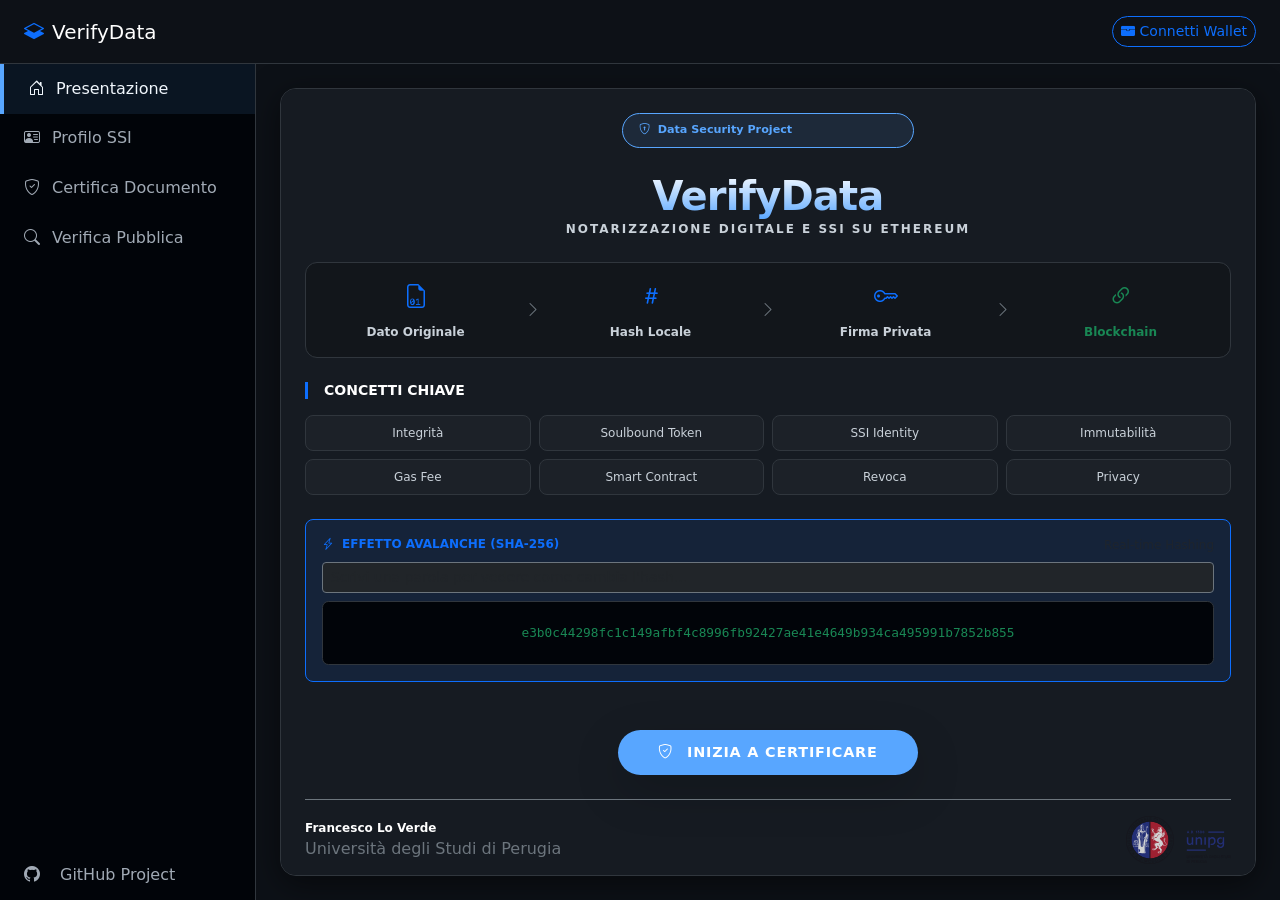
==== commit 9919bb0e: "Modificata Homepage, Sezione Dati Profilo Fatta, Refattorizzato moduleProfile, Sistato CSS" ====
--- a/index.html
+++ b/index.html
@@ -3,34 +3,20 @@
     <head>
         <meta charset="UTF-8" />
         <meta name="viewport" content="width=device-width, initial-scale=1.0" />
-        <title>Progetto - Home</title>
+        <title>VerifyData - Homepage</title>
         <!-- Bootstrap CSS -->
-        <link
-            href="https://cdn.jsdelivr.net/npm/bootstrap@5.3.0/dist/css/bootstrap.min.css"
-            rel="stylesheet"
-        />
+        <link href="https://cdn.jsdelivr.net/npm/bootstrap@5.3.0/dist/css/bootstrap.min.css" rel="stylesheet" />
         <!-- Bootstrap Icons -->
-        <link
-            rel="stylesheet"
-            href="https://cdn.jsdelivr.net/npm/bootstrap-icons@1.11.0/font/bootstrap-icons.css"
-        />
+        <link rel="stylesheet" href="https://cdn.jsdelivr.net/npm/bootstrap-icons@1.11.0/font/bootstrap-icons.css" />
         <link rel="stylesheet" href="css/style.css" />
         <link rel="stylesheet" href="css/index.css" />
     </head>
     <body>
-        <header
-            class="app-header d-flex justify-content-between align-items-center px-4"
-        >
-            <h5 class="mb-0 text-white">
-                <i class="bi bi-layers-half me-2 text-primary"></i>VerifyData
-            </h5>
+        <header class="app-header d-flex justify-content-between align-items-center px-4">
+            <h5 class="mb-0 text-white"><i class="bi bi-layers-half me-2 text-primary"></i>VerifyData</h5>
             <!-- Pulsante Accesso a destra -->
             <div id="headerActions" class="d-flex align-items-center gap-2">
-                <a
-                    href="connessione.html"
-                    class="btn btn-outline-primary btn-sm rounded-pill"
-                    id="connectWalletBtn"
-                >
+                <a href="connessione.html" class="btn btn-outline-primary btn-sm rounded-pill" id="connectWalletBtn">
                     <i class="bi bi-wallet-fill"></i> Connetti Wallet
                 </a>
             </div>
@@ -59,11 +45,7 @@
                 </nav>
 
                 <div class="sidebar-footer">
-                    <a
-                        href="https://github.com/CiccioLagXCVIII"
-                        target="_blank"
-                        class="github-link"
-                    >
+                    <a href="https://github.com/CiccioLagXCVIII" target="_blank" class="github-link">
                         <i class="bi bi-github me-2"></i>
                         <span>GitHub Project</span>
                     </a>
@@ -75,31 +57,13 @@
                     <!-- 1. Header (Tre Colonne per Allineamento Perfetto) -->
                     <div class="row align-items-center mb-4">
                         <div class="col-4">
-                            <!-- Spazio vuoto a sinistra o badge secondario se vuoi -->
+                            <!-- Spazio Vuoto A Sinistra -->
                         </div>
                         <div class="col-4 text-center">
-                            <span class="badge-project">
-                                <i class="bi bi-shield-lock me-2"></i> Data
-                                Security Project
-                            </span>
+                            <span class="badge-project"> <i class="bi bi-shield-lock me-2"></i> Data Security Project </span>
                         </div>
                         <div class="col-4 d-flex justify-content-end">
-                            <div class="status-bar">
-                                <span class="pulse-dot"></span>
-                                <span class="status-text smallest"
-                                    >Network:
-                                    <span class="text-success ms-1"
-                                        >Sepolia</span
-                                    ></span
-                                >
-                                <span class="status-divider mx-2">|</span>
-                                <span class="status-text smallest"
-                                    >Status:
-                                    <span class="text-white ms-1"
-                                        >Online</span
-                                    ></span
-                                >
-                            </div>
+                            <!-- Spazio Vuoto A Destra -->
                         </div>
                     </div>
 
@@ -107,13 +71,8 @@
                     <div class="row mb-4">
                         <div class="col-2"></div>
                         <div class="col-8 text-center">
-                            <h1 class="display-title fw-bold text-white mb-0">
-                                VerifyData
-                            </h1>
-                            <p
-                                class="text-sub-title smallest text-uppercase fw-semibold mb-0"
-                                style="letter-spacing: 2px"
-                            >
+                            <h1 class="display-title fw-bold text-white mb-0">VerifyData</h1>
+                            <p class="text-sub-title smallest text-uppercase fw-semibold mb-0" style="letter-spacing: 2px">
                                 Notarizzazione Digitale e SSI su Ethereum
                             </p>
                         </div>
@@ -124,187 +83,95 @@
                     <div class="workflow-container p-4 mb-4">
                         <div class="row align-items-center g-0">
                             <div class="col text-center">
-                                <i
-                                    class="bi bi-file-earmark-binary fs-4 text-primary mb-2 d-block"
-                                ></i>
-                                <div class="smallest fw-bold">
-                                    Dato Originale
-                                </div>
+                                <i class="bi bi-file-earmark-binary fs-4 text-primary mb-2 d-block"></i>
+                                <div class="smallest fw-bold">Dato Originale</div>
                             </div>
                             <div class="col-auto">
-                                <i
-                                    class="bi bi-chevron-right mx-3 text-secondary"
-                                ></i>
+                                <i class="bi bi-chevron-right mx-3 text-secondary"></i>
                             </div>
                             <div class="col text-center">
-                                <i
-                                    class="bi bi-hash fs-4 text-primary mb-2 d-block"
-                                ></i>
+                                <i class="bi bi-hash fs-4 text-primary mb-2 d-block"></i>
                                 <div class="smallest fw-bold">Hash Locale</div>
                             </div>
                             <div class="col-auto">
-                                <i
-                                    class="bi bi-chevron-right mx-3 text-secondary"
-                                ></i>
+                                <i class="bi bi-chevron-right mx-3 text-secondary"></i>
                             </div>
                             <div class="col text-center">
-                                <i
-                                    class="bi bi-key fs-4 text-primary mb-2 d-block"
-                                ></i>
-                                <div class="smallest fw-bold">
-                                    Firma Privata
-                                </div>
+                                <i class="bi bi-key fs-4 text-primary mb-2 d-block"></i>
+                                <div class="smallest fw-bold">Firma Privata</div>
                             </div>
                             <div class="col-auto">
-                                <i
-                                    class="bi bi-chevron-right mx-3 text-secondary"
-                                ></i>
+                                <i class="bi bi-chevron-right mx-3 text-secondary"></i>
                             </div>
                             <div class="col text-center">
-                                <i
-                                    class="bi bi-link-45deg fs-4 text-success mb-2 d-block"
-                                ></i>
-                                <div class="smallest fw-bold text-success">
-                                    Blockchain
-                                </div>
+                                <i class="bi bi-link-45deg fs-4 text-success mb-2 d-block"></i>
+                                <div class="smallest fw-bold text-success">Blockchain</div>
                             </div>
                         </div>
                     </div>
 
                     <!-- 4. Concetti Chiave -->
                     <div class="mb-4">
-                        <h6
-                            class="text-white border-start border-primary border-3 ps-3 mb-3 small fw-bold"
-                        >
-                            CONCETTI CHIAVE
-                        </h6>
+                        <h6 class="text-white border-start border-primary border-3 ps-3 mb-3 small fw-bold">CONCETTI CHIAVE</h6>
                         <div class="row g-2">
                             <!-- Ho raggruppato in righe per ordine -->
                             <div class="col-md-3 col-6">
-                                <button
-                                    class="info-btn w-100 py-2"
-                                    data-def="integrity"
-                                >
-                                    Integrità
-                                </button>
+                                <button class="info-btn w-100 py-2" data-def="integrity">Integrità</button>
                             </div>
                             <div class="col-md-3 col-6">
-                                <button
-                                    class="info-btn w-100 py-2"
-                                    data-def="sbt"
-                                >
-                                    Soulbound Token
-                                </button>
+                                <button class="info-btn w-100 py-2" data-def="sbt">Soulbound Token</button>
                             </div>
                             <div class="col-md-3 col-6">
-                                <button
-                                    class="info-btn w-100 py-2"
-                                    data-def="ssi"
-                                >
-                                    SSI Identity
-                                </button>
+                                <button class="info-btn w-100 py-2" data-def="ssi">SSI Identity</button>
                             </div>
                             <div class="col-md-3 col-6">
-                                <button
-                                    class="info-btn w-100 py-2"
-                                    data-def="immutability"
-                                >
-                                    Immutabilità
-                                </button>
+                                <button class="info-btn w-100 py-2" data-def="immutability">Immutabilità</button>
                             </div>
                             <div class="col-md-3 col-6">
-                                <button
-                                    class="info-btn w-100 py-2"
-                                    data-def="gas"
-                                >
-                                    Gas Fee
-                                </button>
+                                <button class="info-btn w-100 py-2" data-def="gas">Gas Fee</button>
                             </div>
                             <div class="col-md-3 col-6">
-                                <button
-                                    class="info-btn w-100 py-2"
-                                    data-def="contract"
-                                >
-                                    Smart Contract
-                                </button>
+                                <button class="info-btn w-100 py-2" data-def="contract">Smart Contract</button>
                             </div>
                             <div class="col-md-3 col-6">
-                                <button
-                                    class="info-btn w-100 py-2"
-                                    data-def="revocation"
-                                >
-                                    Revoca
-                                </button>
+                                <button class="info-btn w-100 py-2" data-def="revocation">Revoca</button>
                             </div>
                             <div class="col-md-3 col-6">
-                                <button
-                                    class="info-btn w-100 py-2"
-                                    data-def="privacy"
-                                >
-                                    Privacy
-                                </button>
+                                <button class="info-btn w-100 py-2" data-def="privacy">Privacy</button>
                             </div>
                         </div>
                     </div>
 
                     <!-- 5. Avalanche Box (Ingrandito) -->
-                    <div
-                        class="avalanche-box p-3 border border-primary rounded-3 mb-4 bg-primary bg-opacity-10"
-                    >
-                        <div
-                            class="d-flex justify-content-between align-items-center mb-2"
-                        >
-                            <h6 class="text-primary mb-0 smallest fw-bold">
-                                <i class="bi bi-lightning-charge me-2"></i
-                                >EFFETTO AVALANCHE (SHA-256)
-                            </h6>
-                            <span class="smallest text-muted"
-                                >Real-time Hashing</span
-                            >
+                    <div class="avalanche-box p-3 border border-primary rounded-3 mb-4 bg-primary bg-opacity-10">
+                        <div class="d-flex justify-content-between align-items-center mb-2">
+                            <h6 class="text-primary mb-0 smallest fw-bold"><i class="bi bi-lightning-charge me-2"></i>EFFETTO AVALANCHE (SHA-256)</h6>
+                            <span class="smallest text-muted">Real-time Hashing</span>
                         </div>
                         <input
                             type="text"
                             id="avalancheInput"
                             class="form-control form-control-sm bg-dark text-white border-secondary mb-2"
-                            placeholder="Scrivi una parola per vedere come cambia l'hash..."
-                        />
+                            placeholder="Scrivi una parola per vedere come cambia l'hash..." />
                         <div class="avalanche-output-container">
-                            <code
-                                id="avalancheOutput"
-                                class="text-success small"
-                                >...</code
-                            >
+                            <code id="avalancheOutput" class="text-success small">...</code>
                         </div>
                     </div>
 
                     <!-- 6. CTA (Spostato più in basso) -->
                     <div class="text-center mt-4 mb-4">
-                        <a
-                            href="certifica.html"
-                            class="btn btn-primary px-5 py-3 rounded-pill fw-bold cta-button shadow-lg"
-                        >
-                            <i class="bi bi-shield-check me-2"></i> INIZIA A
-                            CERTIFICARE
+                        <a href="certifica.html" class="btn btn-primary px-5 py-3 rounded-pill fw-bold cta-button shadow-lg">
+                            <i class="bi bi-shield-check me-2"></i> INIZIA A CERTIFICARE
                         </a>
                     </div>
 
                     <!-- 7. Footer -->
-                    <div
-                        class="mt-auto pt-3 border-top border-secondary d-flex justify-content-between align-items-center"
-                    >
+                    <div class="mt-auto pt-3 border-top border-secondary d-flex justify-content-between align-items-center">
                         <div>
-                            <p class="mb-0 text-white fw-bold smallest">
-                                Francesco Lo Verde
-                            </p>
-                            <p class="text-secondary mb-0 extra-small">
-                                Università degli Studi di Perugia
-                            </p>
+                            <p class="mb-0 text-white fw-bold smallest">Francesco Lo Verde</p>
+                            <p class="text-secondary mb-0 extra-small">Università degli Studi di Perugia</p>
                         </div>
-                        <img
-                            src="Images/logoUnipg.svg"
-                            alt="Unipg Logo"
-                            class="unipg-logo"
-                        />
+                        <img src="Images/logoUnipg.svg" alt="Unipg Logo" class="unipg-logo" />
                     </div>
                 </div>
             </main>
@@ -316,11 +183,7 @@
                 <div class="modal-content bg-dark text-white border-secondary">
                     <div class="modal-header border-secondary">
                         <h5 class="modal-title" id="infoModalLabel">Titolo</h5>
-                        <button
-                            type="button"
-                            class="btn-close btn-close-white"
-                            data-bs-dismiss="modal"
-                        ></button>
+                        <button type="button" class="btn-close btn-close-white" data-bs-dismiss="modal"></button>
                     </div>
                     <div class="modal-body" id="infoModalBody">Contenuto</div>
                 </div>
--- a/css/style.css
+++ b/css/style.css
@@ -23,21 +23,19 @@
     font-family: "Segoe UI", system-ui, sans-serif;
     margin: 0;
     padding: 0;
-    height: 100vh; /* Esattamente l'altezza del monitor */
+    height: 100vh;
     width: 100vw;
     display: flex;
     flex-direction: column;
-    overflow: hidden; /* Impedisce scroll globale del browser */
-}
-
-/* Container sotto l'header */
-.main-container {
-    display: flex;
-    flex: 1; /* Prende tutto lo spazio verticale rimanente */
     overflow: hidden;
 }
 
-/* Sidebar a larghezza fissa ma altezza 100% */
+.main-container {
+    display: flex;
+    flex: 1;
+    overflow: hidden;
+}
+
 .sidebar {
     width: 16rem;
     background-color: var(--sidebar-bg);
@@ -47,17 +45,18 @@
     justify-content: space-between;
 }
 
-/* AREA CONTENUTO: Il "padre" della card */
 .content-area {
     flex: 1;
-    padding: 1.5rem; /* Spazio intorno alla card */
+    padding: 1.5rem;
     display: flex;
     flex-direction: column;
     height: 100%;
-    overflow: hidden; /* Non vogliamo scroll qui */
+    overflow: hidden;
+
+    position: relative;
+    z-index: 1;
 }
 
-/* LA CARD: Deve stare dentro content-area */
 .custom-card {
     background-color: var(--card-bg);
     border: 1px solid var(--border-color);
@@ -65,9 +64,9 @@
     padding: 1.5rem;
     display: flex;
     flex-direction: column;
-    height: 100%; /* Occupa tutto lo spazio del padre */
+    height: 100%;
     max-height: 100%;
-    overflow-y: auto; /* Se il contenuto interno eccede, lo scroll appare SOLO dentro la card */
+    overflow-y: auto;
     box-shadow: 0 0.5rem 2rem rgba(0, 0, 0, 0.5);
 }
 
@@ -79,9 +78,25 @@
     display: flex;
     align-items: center;
     padding: 0 1.5rem;
+
+    position: relative;
+    z-index: 1040;
 }
 
 .sidebar .nav-link {
+    color: var(--text-muted);
+    padding: 0.8rem 1.5rem;
+    text-decoration: none;
+    display: flex;
+    align-items: center;
+    gap: 0.75rem;
+    transition: 0.2s;
+
+    position: relative;
+    z-index: 1050;
+}
+
+.sidebar .github-link {
     color: var(--text-muted);
     padding: 0.8rem 1.5rem;
     text-decoration: none;
@@ -109,3 +124,22 @@
     background: var(--border-color);
     border-radius: 1rem;
 }
+
+/* ############### Protected Pages Overlay ############### */
+
+.protected-overlay {
+    position: relative;
+    overflow: hidden;
+}
+
+.protected-overlay > *:not(#accessDeniedModal) {
+    filter: blur(10px);
+    pointer-events: none;
+    user-select: none;
+}
+
+#accessDeniedModal {
+    filter: none !important;
+    pointer-events: auto !important;
+    z-index: 100;
+}
--- a/css/index.css
+++ b/css/index.css
@@ -1,6 +1,5 @@
-/* ############### Testata e Status ############### */
-.badge-project,
-.status-bar {
+/* ############### Badge ############### */
+.badge-project {
     padding: 0.5rem 1rem;
     border-radius: 2rem;
     font-size: 0.7rem;
@@ -15,19 +14,9 @@
     color: var(--accent-color);
 }
 
-.status-bar {
-    background: var(--sidebar-bg);
-    border: 1px solid var(--border-color);
-    gap: 0.5rem;
-}
-
 /* ############### Titoli ############### */
 .display-title {
-    font-size: clamp(
-        1.5rem,
-        5vh,
-        2.5rem
-    ); /* Si ridimensiona in base all'altezza (vh) */
+    font-size: clamp(1.5rem, 5vh, 2.5rem); /* Si ridimensiona in base all'altezza (vh) */
     letter-spacing: -0.05rem;
     background: linear-gradient(to bottom, #fff, var(--accent-color));
     -webkit-background-clip: text;
